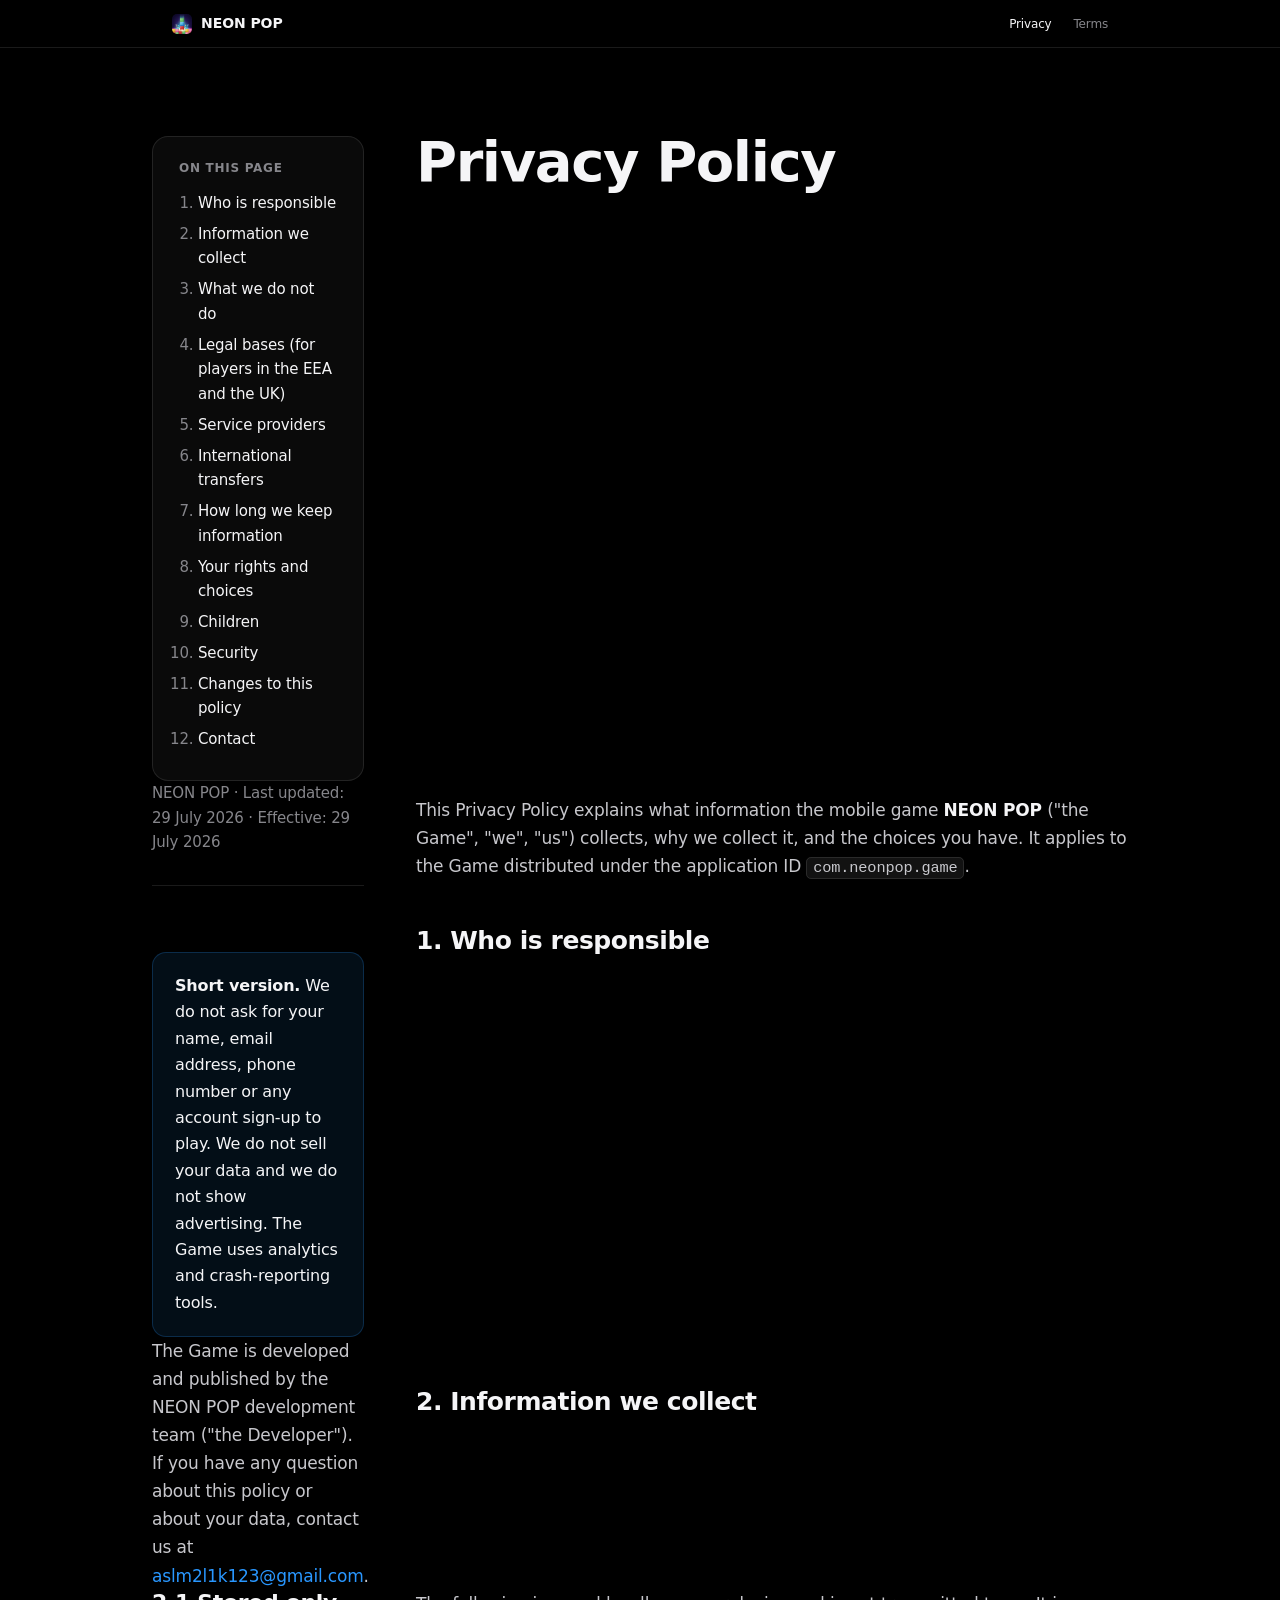
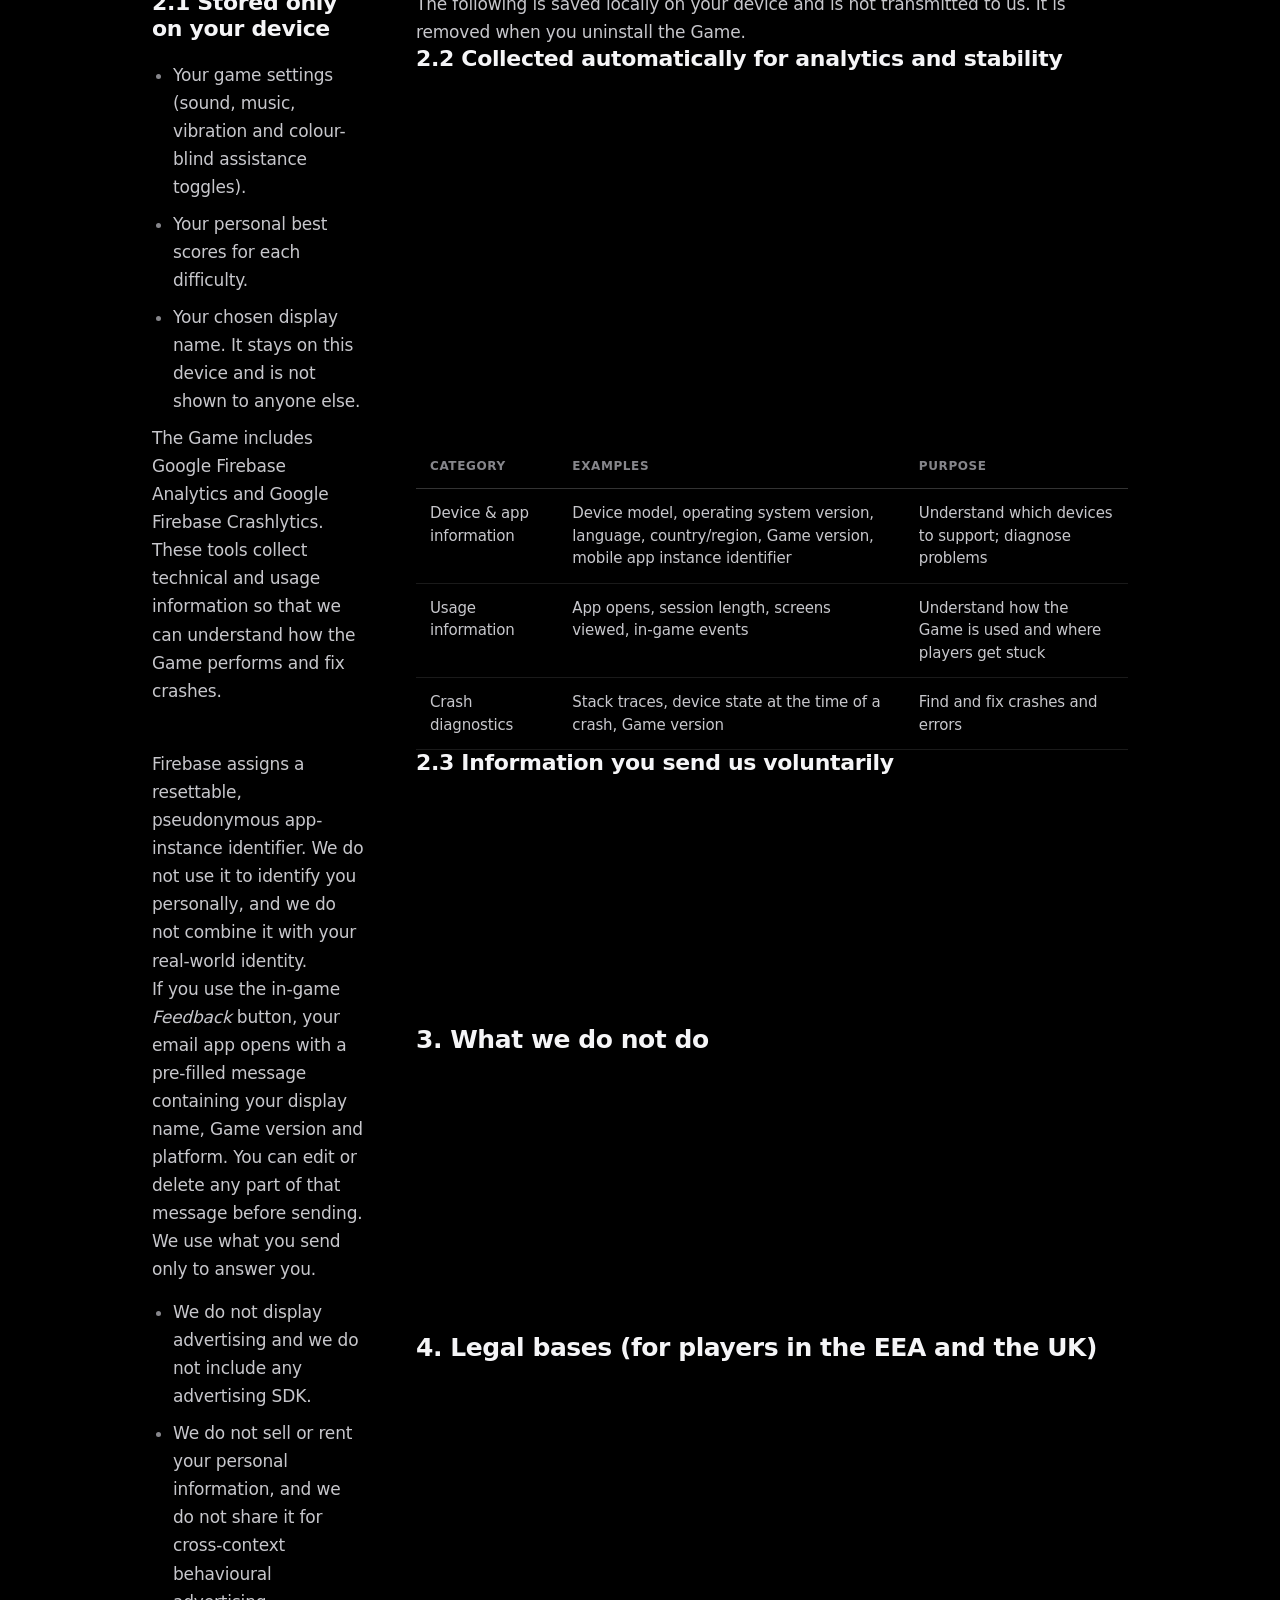
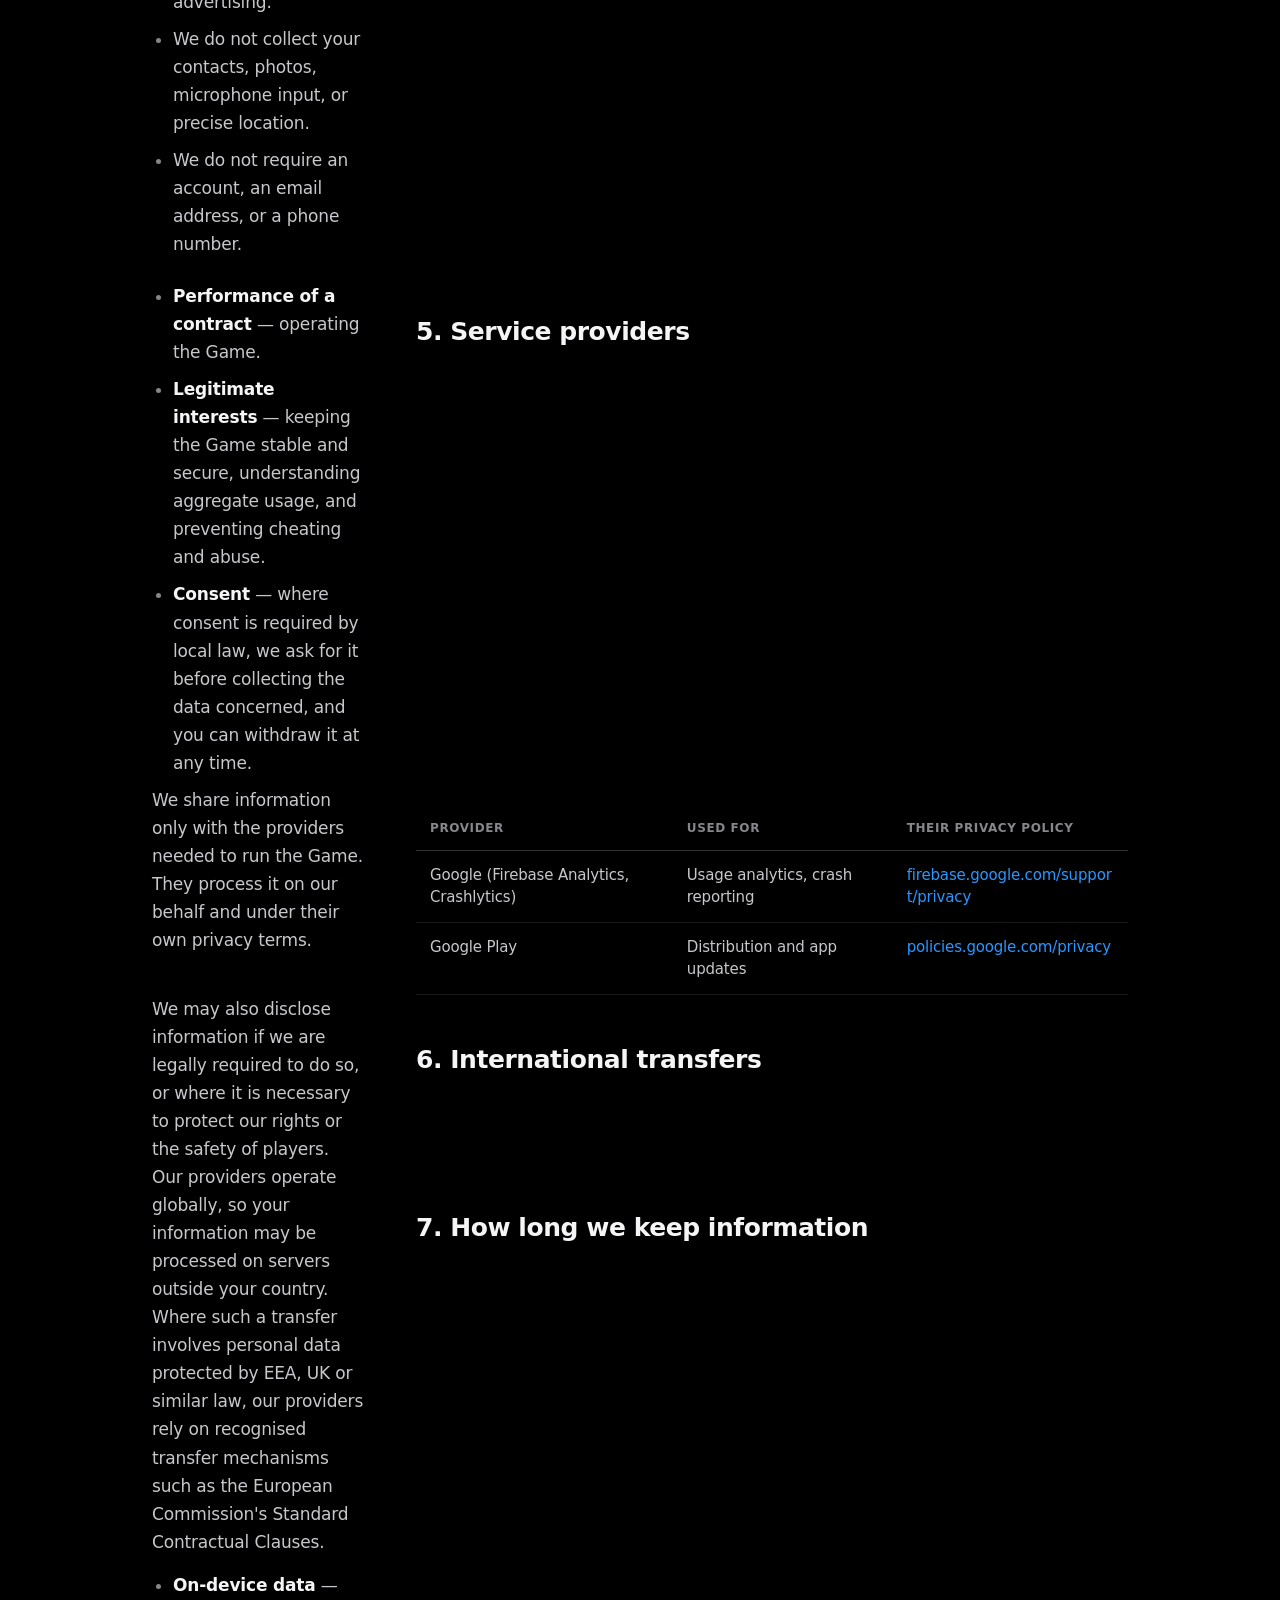
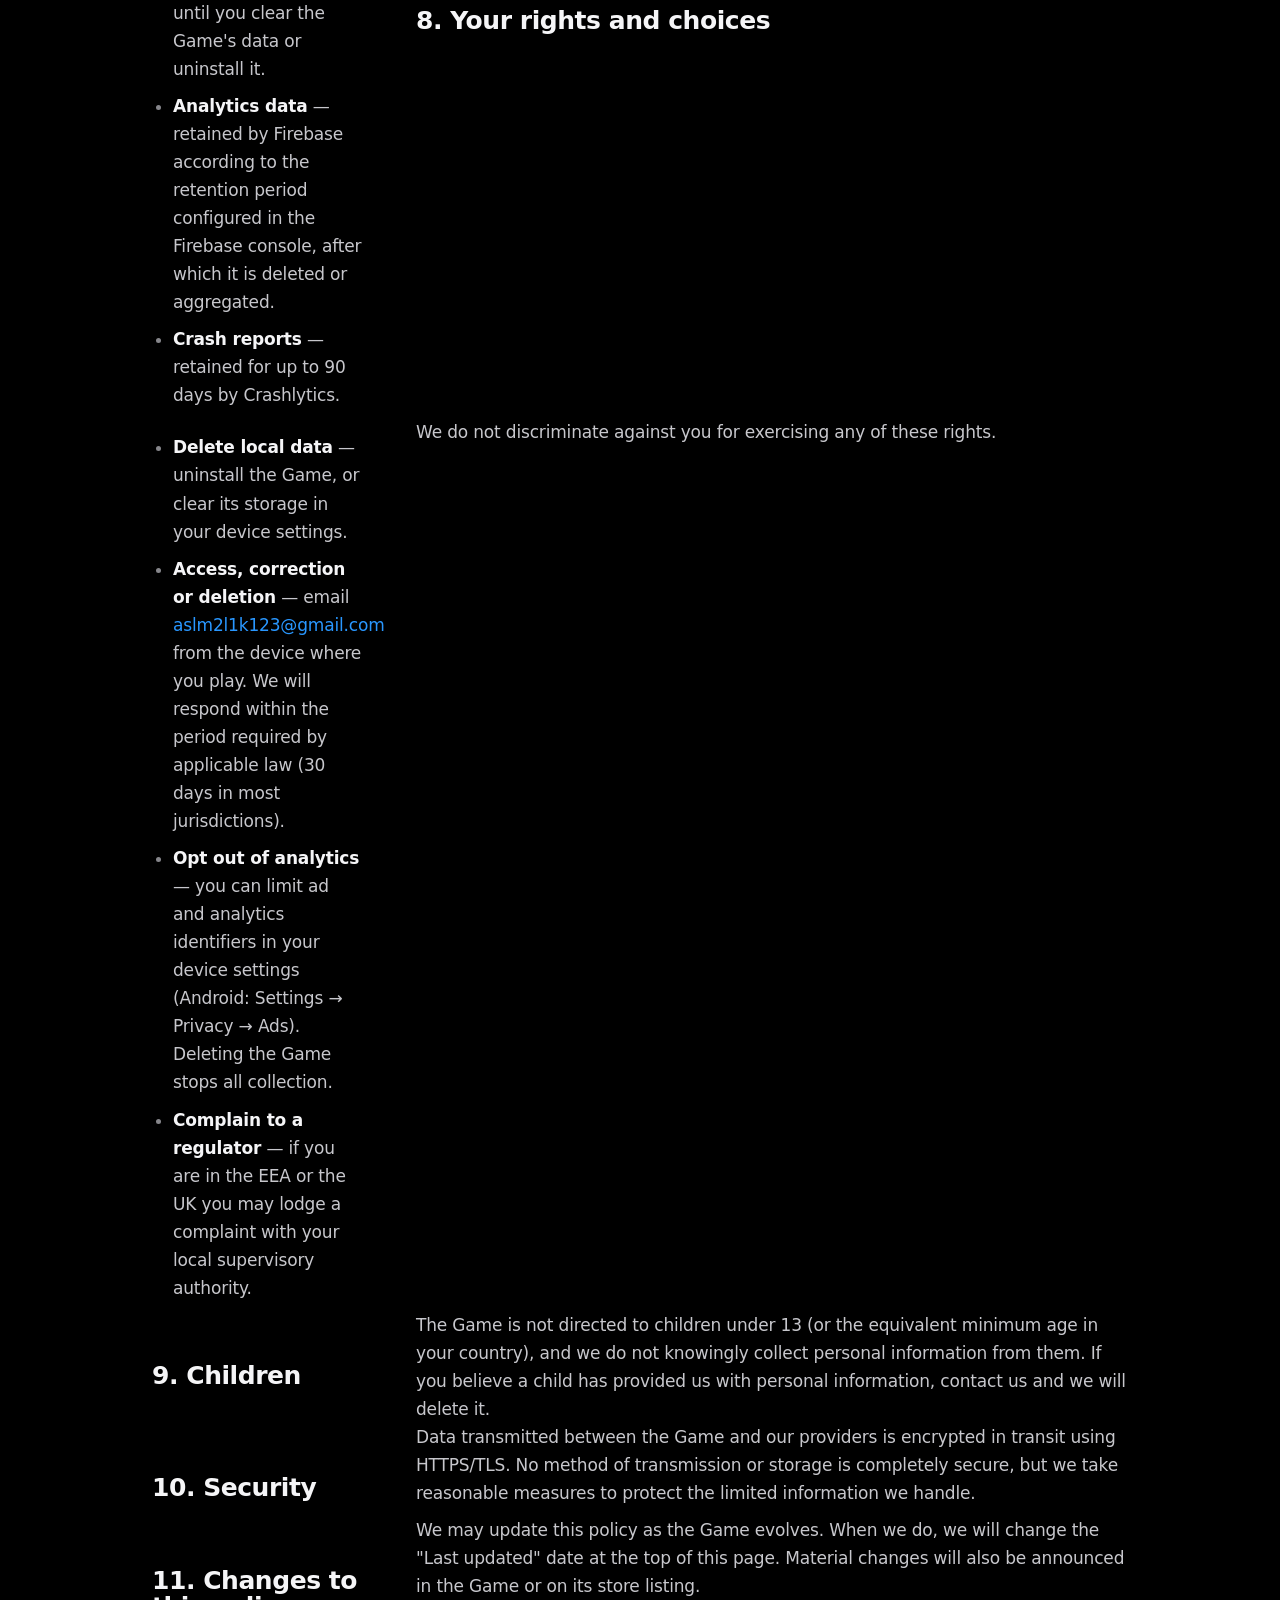
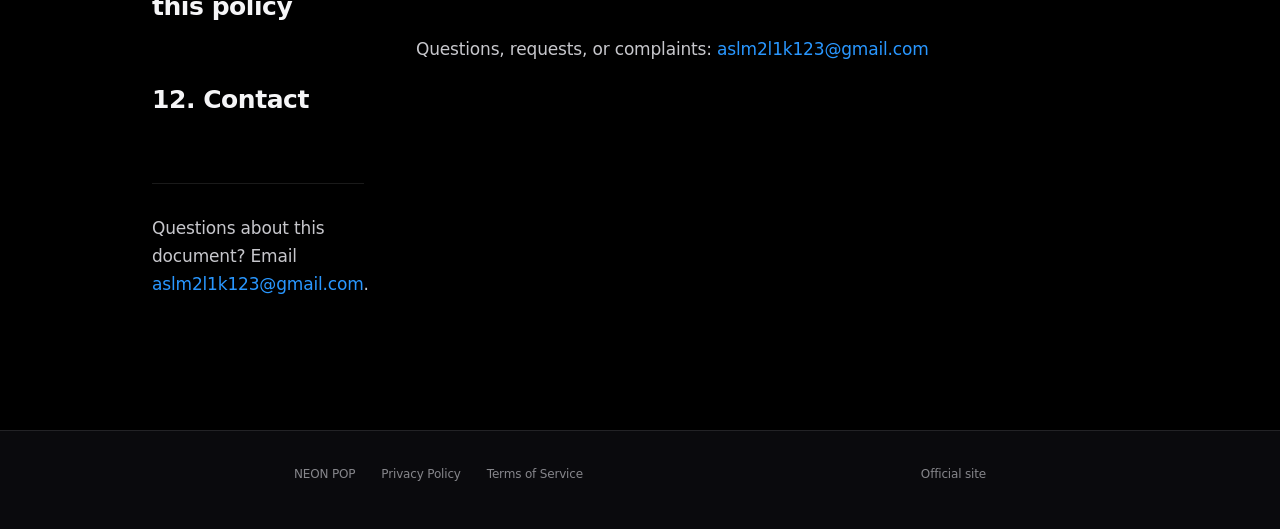
==== privacy.html @ 088e24d8 "Remove leaderboard and Unity content; TOC becomes a sidebar" ====
<!DOCTYPE html>
<!--
  This file's URL is compiled into the shipped app binary (PloxLinks) and is
  registered in the Play Console. Renaming this repo or this file 404s the
  in-game Privacy / Terms buttons for every already-installed copy, and only a
  new app build can fix it. Edit the contents freely; leave the path alone.
-->
<html lang="en">
<head>
<meta charset="UTF-8">
<meta name="viewport" content="width=device-width, initial-scale=1">
<title>Privacy Policy — NEON POP</title>
<meta name="description" content="What NEON POP collects, why, and the choices you have.">
<link rel="canonical" href="https://wish-go.github.io/neonpop-legal/privacy.html">
<meta name="theme-color" content="#000000">
<link rel="icon" href="assets/icon-180.png">
<link rel="apple-touch-icon" href="assets/icon-180.png">
<link rel="stylesheet" href="legal.css">
</head>
<body>

<nav class="nav">
  <div class="nav-in">
    <a class="nav-mark" href="./">
      <img src="assets/icon-180.png" alt="">
      <span class="nav-name">NEON POP</span>
    </a>
    <div class="nav-links">
      <a href="privacy.html" class="on">Privacy</a>
      <a href="terms.html">Terms</a>
    </div>
  </div>
</nav>
    <div class="doc-body">


<section class="doc">
  <div class="measure">
    <nav class="toc">
      <p>On this page</p>
      <ol>
        <li><a href="#who-is-responsible">Who is responsible</a></li>
        <li><a href="#information-we-collect">Information we collect</a></li>
        <li><a href="#what-we-do-not-do">What we do not do</a></li>
        <li><a href="#legal-bases-for-players-in-the-eea-and-the-uk">Legal bases (for players in the EEA and the UK)</a></li>
        <li><a href="#service-providers">Service providers</a></li>
        <li><a href="#international-transfers">International transfers</a></li>
        <li><a href="#how-long-we-keep-information">How long we keep information</a></li>
        <li><a href="#your-rights-and-choices">Your rights and choices</a></li>
        <li><a href="#children">Children</a></li>
        <li><a href="#security">Security</a></li>
        <li><a href="#changes-to-this-policy">Changes to this policy</a></li>
        <li><a href="#contact">Contact</a></li>
      </ol>
    </nav>
    <h1>Privacy Policy</h1>
    <p class="stamp">NEON POP · Last updated: 29 July 2026 · Effective: 29 July 2026</p>

    <p>This Privacy Policy explains what information the mobile game <strong>NEON POP</strong> ("the Game", "we", "us")
    collects, why we collect it, and the choices you have. It applies to the Game distributed under the application ID
    <code>com.neonpop.game</code>.</p>

    <div class="callout"><p><strong>Short version.</strong> We do not ask for your name, email address, phone number or any account sign-up to play.
    We do not sell your data and we do not show advertising. The Game uses analytics and crash-reporting tools.</p></div>

    <h2 id="who-is-responsible">1. Who is responsible</h2>
    <p>The Game is developed and published by the NEON POP development team ("the Developer"). If you have any question
    about this policy or about your data, contact us at <a href="mailto:aslm2l1k123@gmail.com">aslm2l1k123@gmail.com</a>.</p>

    <h2 id="information-we-collect">2. Information we collect</h2>

    <h3>2.1 Stored only on your device</h3>
    <p>The following is saved locally on your device and is not transmitted to us. It is removed when you uninstall the Game.</p>
    <ul>
      <li>Your game settings (sound, music, vibration and colour-blind assistance toggles).</li>
      <li>Your personal best scores for each difficulty.</li>
      <li>Your chosen display name. It stays on this device and is not shown to anyone else.</li>
    </ul>

    <h3>2.2 Collected automatically for analytics and stability</h3>
    <p>The Game includes Google Firebase Analytics and Google Firebase Crashlytics. These tools collect technical and usage
    information so that we can understand how the Game performs and fix crashes.</p>
    <table>
      <tr><th>Category</th><th>Examples</th><th>Purpose</th></tr>
      <tr>
        <td>Device &amp; app information</td>
        <td>Device model, operating system version, language, country/region, Game version, mobile app instance identifier</td>
        <td>Understand which devices to support; diagnose problems</td>
      </tr>
      <tr>
        <td>Usage information</td>
        <td>App opens, session length, screens viewed, in-game events</td>
        <td>Understand how the Game is used and where players get stuck</td>
      </tr>
      <tr>
        <td>Crash diagnostics</td>
        <td>Stack traces, device state at the time of a crash, Game version</td>
        <td>Find and fix crashes and errors</td>
      </tr>
    </table>
    <p>Firebase assigns a resettable, pseudonymous app-instance identifier. We do not use it to identify you personally,
    and we do not combine it with your real-world identity.</p>

    <h3>2.3 Information you send us voluntarily</h3>
    <p>If you use the in-game <em>Feedback</em> button, your email app opens with a pre-filled message containing your
    display name, Game version and platform. You can edit or delete any part of that message
    before sending. We use what you send only to answer you.</p>

    <h2 id="what-we-do-not-do">3. What we do not do</h2>
    <ul>
      <li>We do not display advertising and we do not include any advertising SDK.</li>
      <li>We do not sell or rent your personal information, and we do not share it for cross-context behavioural advertising.</li>
      <li>We do not collect your contacts, photos, microphone input, or precise location.</li>
      <li>We do not require an account, an email address, or a phone number.</li>
    </ul>

    <h2 id="legal-bases-for-players-in-the-eea-and-the-uk">4. Legal bases (for players in the EEA and the UK)</h2>
    <ul>
      <li><strong>Performance of a contract</strong> — operating the Game.</li>
      <li><strong>Legitimate interests</strong> — keeping the Game stable and secure, understanding aggregate usage, and
          preventing cheating and abuse.</li>
      <li><strong>Consent</strong> — where consent is required by local law, we ask for it before collecting the data
          concerned, and you can withdraw it at any time.</li>
    </ul>

    <h2 id="service-providers">5. Service providers</h2>
    <p>We share information only with the providers needed to run the Game. They process it on our behalf and under their
    own privacy terms.</p>
    <table>
      <tr><th>Provider</th><th>Used for</th><th>Their privacy policy</th></tr>
      <tr>
        <td>Google (Firebase Analytics, Crashlytics)</td>
        <td>Usage analytics, crash reporting</td>
        <td><a href="https://firebase.google.com/support/privacy" target="_blank" rel="noopener">firebase.google.com/support/privacy</a></td>
      </tr>
      <tr>
        <td>Google Play</td>
        <td>Distribution and app updates</td>
        <td><a href="https://policies.google.com/privacy" target="_blank" rel="noopener">policies.google.com/privacy</a></td>
      </tr>
    </table>
    <p>We may also disclose information if we are legally required to do so, or where it is necessary to protect our rights
    or the safety of players.</p>

    <h2 id="international-transfers">6. International transfers</h2>
    <p>Our providers operate globally, so your information may be processed on servers outside your country. Where such a
    transfer involves personal data protected by EEA, UK or similar law, our providers rely on recognised transfer
    mechanisms such as the European Commission's Standard Contractual Clauses.</p>

    <h2 id="how-long-we-keep-information">7. How long we keep information</h2>
    <ul>
      <li><strong>On-device data</strong> — until you clear the Game's data or uninstall it.</li>
      <li><strong>Analytics data</strong> — retained by Firebase according to the retention period configured in the
          Firebase console, after which it is deleted or aggregated.</li>
      <li><strong>Crash reports</strong> — retained for up to 90 days by Crashlytics.</li>
    </ul>

    <h2 id="your-rights-and-choices">8. Your rights and choices</h2>
    <ul>
      <li><strong>Delete local data</strong> — uninstall the Game, or clear its storage in your device settings.</li>
      <li><strong>Access, correction or deletion</strong> — email <a href="mailto:aslm2l1k123@gmail.com">aslm2l1k123@gmail.com</a>
          from the device where you play. We will respond
          within the period required by applicable law (30 days in most jurisdictions).</li>
      <li><strong>Opt out of analytics</strong> — you can limit ad and analytics identifiers in your device settings
          (Android: Settings → Privacy → Ads). Deleting the Game stops all collection.</li>
      <li><strong>Complain to a regulator</strong> — if you are in the EEA or the UK you may lodge a complaint with your
          local supervisory authority.</li>
    </ul>
    <p>We do not discriminate against you for exercising any of these rights.</p>

    <h2 id="children">9. Children</h2>
    <p>The Game is not directed to children under 13 (or the equivalent minimum age in your country), and we do not
    knowingly collect personal information from them. If you believe a child has provided us with personal information,
    contact us and we will delete it.</p>

    <h2 id="security">10. Security</h2>
    <p>Data transmitted between the Game and our providers is encrypted in transit using HTTPS/TLS. No method of
    transmission or storage is completely secure, but we take reasonable measures to protect the limited information we
    handle.</p>

    <h2 id="changes-to-this-policy">11. Changes to this policy</h2>
    <p>We may update this policy as the Game evolves. When we do, we will change the "Last updated" date at the top of this
    page. Material changes will also be announced in the Game or on its store listing.</p>

    <h2 id="contact">12. Contact</h2>
    <p>Questions, requests, or complaints: <a href="mailto:aslm2l1k123@gmail.com">aslm2l1k123@gmail.com</a></p>
    <div class="contact">
      <p class="sub">Questions about this document? Email
      <a href="mailto:aslm2l1k123@gmail.com">aslm2l1k123@gmail.com</a>.</p>
    </div>
      </div>
  </div>
</section>

<footer>
  <div class="measure">
    <span>NEON POP</span>
    <a href="privacy.html">Privacy Policy</a>
    <a href="terms.html">Terms of Service</a>
    <a class="spacer" href="https://wish-go.github.io/neon-pop/">Official site</a>
  </div>
</footer>

</body>
</html>
---- legal.css ----
:root {
  --black: #000;
  --panel: #0a0a0d;
  --ink: #f5f5f7;
  --grey: #86868b;
  --line: rgba(255, 255, 255, 0.1);
  --link: #2997ff;
  --shell: 980px;
  --measure: 692px;
  --sans: -apple-system, BlinkMacSystemFont, "SF Pro Display", "SF Pro Text",
          "Helvetica Neue", "Segoe UI", system-ui, sans-serif;
}

* { margin: 0; padding: 0; box-sizing: border-box; }

html { -webkit-text-size-adjust: 100%; scroll-behavior: smooth; }

body {
  background: var(--black);
  color: var(--ink);
  font-family: var(--sans);
  font-size: 17px;
  line-height: 1.5;
  letter-spacing: -0.01em;
  -webkit-font-smoothing: antialiased;
  -moz-osx-font-smoothing: grayscale;
}

img { display: block; max-width: 100%; height: auto; }

a { color: var(--link); text-decoration: none; }
a:hover { text-decoration: underline; }

/* ── chrome ─────────────────────────────────────────── */

.nav {
  position: sticky; top: 0; z-index: 20;
  height: 48px;
  background: rgba(0, 0, 0, 0.72);
  backdrop-filter: saturate(180%) blur(20px);
  -webkit-backdrop-filter: saturate(180%) blur(20px);
  border-bottom: 1px solid var(--line);
}
.nav-in {
  max-width: var(--shell); height: 100%; margin: 0 auto;
  padding: 0 22px;
  display: flex; align-items: center; gap: 14px;
}
.nav-mark { display: flex; align-items: center; gap: 9px; }
.nav-mark img { width: 20px; height: 20px; border-radius: 5px; }
.nav-name {
  font-size: 14px; font-weight: 600; color: var(--ink);
  letter-spacing: -0.005em;
}
.nav-links { margin-left: auto; display: flex; gap: 22px; }
.nav-links a { font-size: 12px; color: var(--grey); }
.nav-links a:hover { color: var(--ink); text-decoration: none; }

/* ── sections ───────────────────────────────────────── */

section { padding: clamp(72px, 11vw, 132px) 22px; }
.shell { max-width: var(--shell); margin: 0 auto; }
.measure { max-width: var(--measure); margin: 0 auto; }
.panel { background: var(--panel); }
.center { text-align: center; }

h1, h2, h3 { font-weight: 600; letter-spacing: -0.025em; line-height: 1.06; }

h1 { font-size: clamp(44px, 8.4vw, 84px); }
h2 { font-size: clamp(32px, 5.2vw, 52px); }
h3 { font-size: 22px; letter-spacing: -0.015em; line-height: 1.2; }

.lede {
  font-size: clamp(19px, 2.3vw, 26px);
  line-height: 1.35; letter-spacing: -0.015em;
  color: var(--grey); font-weight: 500;
}

.sub { color: var(--grey); font-size: 17px; line-height: 1.55; }

/* ── footer ─────────────────────────────────────────── */

footer {
  background: var(--panel);
  border-top: 1px solid var(--line);
  padding: 34px 22px 46px;
  font-size: 12px; color: var(--grey);
}
footer .shell { display: flex; flex-wrap: wrap; gap: 12px 26px; align-items: center; }
footer a { color: var(--grey); }
footer a:hover { color: var(--ink); text-decoration: none; }
footer .spacer { margin-left: auto; }

/* ── legal documents ────────────────────────────────── */

.doc { padding-top: clamp(56px, 8vw, 88px); }
.doc h1 { font-size: clamp(36px, 5.6vw, 56px); margin-bottom: 14px; }
.doc .stamp {
  color: var(--grey); font-size: 15px;
  padding-bottom: 30px; margin-bottom: 42px;
  border-bottom: 1px solid var(--line);
}
.doc h2 {
  font-size: 25px; letter-spacing: -0.018em;
  margin: 52px 0 14px; scroll-margin-top: 72px;
}
.doc h2:first-of-type { margin-top: 0; }
.doc p, .doc li { color: #c7c7cc; font-size: 17px; line-height: 1.65; }
.doc p + p { margin-top: 15px; }
.doc ul { margin: 15px 0 0; padding-left: 21px; }
.doc li { margin-bottom: 9px; }
.doc li::marker { color: var(--grey); }
.doc strong { color: var(--ink); font-weight: 600; }

.toc {
  background: rgba(255, 255, 255, 0.04);
  border: 1px solid var(--line);
  border-radius: 16px;
  padding: 22px 26px; margin-bottom: 52px;
}
.toc p {
  font-size: 12px; font-weight: 600; color: var(--grey);
  letter-spacing: 0.06em; text-transform: uppercase; margin-bottom: 12px;
}
.toc ol { margin: 0; padding-left: 19px; }
.toc li { font-size: 15px; margin-bottom: 6px; color: var(--grey); }
.toc a { color: var(--ink); }

.callout {
  background: rgba(41, 151, 255, 0.09);
  border: 1px solid rgba(41, 151, 255, 0.22);
  border-radius: 14px; padding: 20px 22px; margin: 24px 0 0;
}
.callout p { color: var(--ink); font-size: 16px; }

.contact {
  margin-top: 56px; padding-top: 30px;
  border-top: 1px solid var(--line);
}

@media (prefers-reduced-motion: reduce) {
  html { scroll-behavior: auto; }
}

/* ── legal-only ─────────────────────────────────────── */

.nav-links a.on { color: var(--ink); }

code {
  font-family: ui-monospace, SFMono-Regular, "SF Mono", Menlo, monospace;
  font-size: 0.9em;
  background: rgba(255, 255, 255, 0.07);
  border: 1px solid var(--line);
  border-radius: 5px;
  padding: 1px 6px;
}

footer .measure { display: flex; flex-wrap: wrap; gap: 12px 26px; align-items: center; }


/* 单栏里给目录上 sticky 会钉住视口、正文从底下穿过去。
   够宽时才拆成「侧栏 + 正文」两列 —— sticky 需要一个够高的同级兄弟才站得住。 */
@media (min-width: 1060px) {
  .doc .measure {
    max-width: 976px;
    display: grid;
    grid-template-columns: 212px minmax(0, 1fr);
    column-gap: 52px;
    align-items: start;
  }
  .toc {
    position: sticky;
    top: 68px;
    margin-bottom: 0;
    max-height: calc(100vh - 104px);
    overflow-y: auto;
    overscroll-behavior: contain;
  }
  .doc h1 { margin-top: -4px; }
}

table {
  width: 100%;
  border-collapse: collapse;
  margin-top: 20px;
  font-size: 15px;
}
th, td {
  text-align: left;
  padding: 13px 14px;
  border-bottom: 1px solid var(--line);
  vertical-align: top;
  color: #c7c7cc;
}
th {
  color: var(--grey);
  font-weight: 600;
  font-size: 12px;
  letter-spacing: 0.05em;
  text-transform: uppercase;
  border-bottom-color: rgba(255, 255, 255, 0.2);
}
td a { overflow-wrap: anywhere; }
.doc-body > table { display: table; }

@media (max-width: 620px) {
  table, thead, tbody, tr, th, td { display: block; }
  th { display: none; }
  tr { border-bottom: 1px solid var(--line); padding: 12px 0; }
  td { border: 0; padding: 3px 0; }
  td:first-child { color: var(--ink); font-weight: 600; }
}
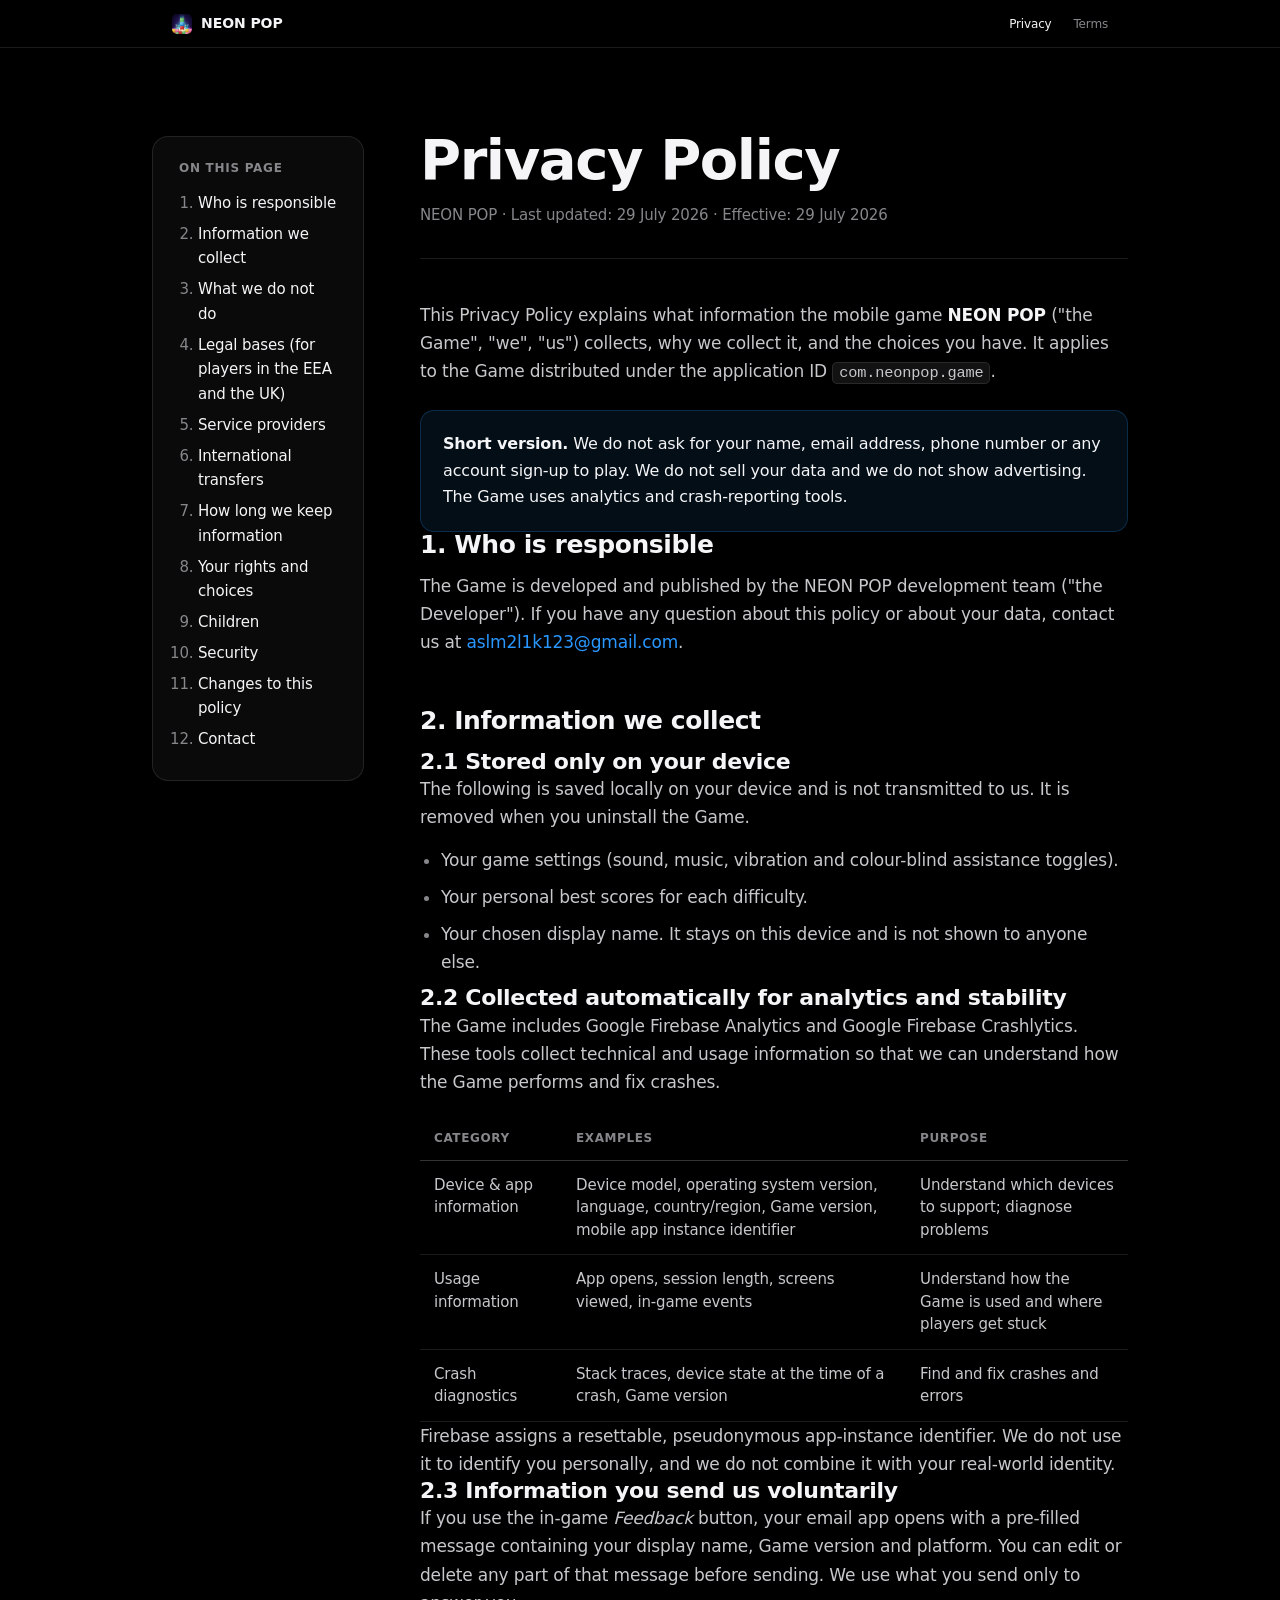
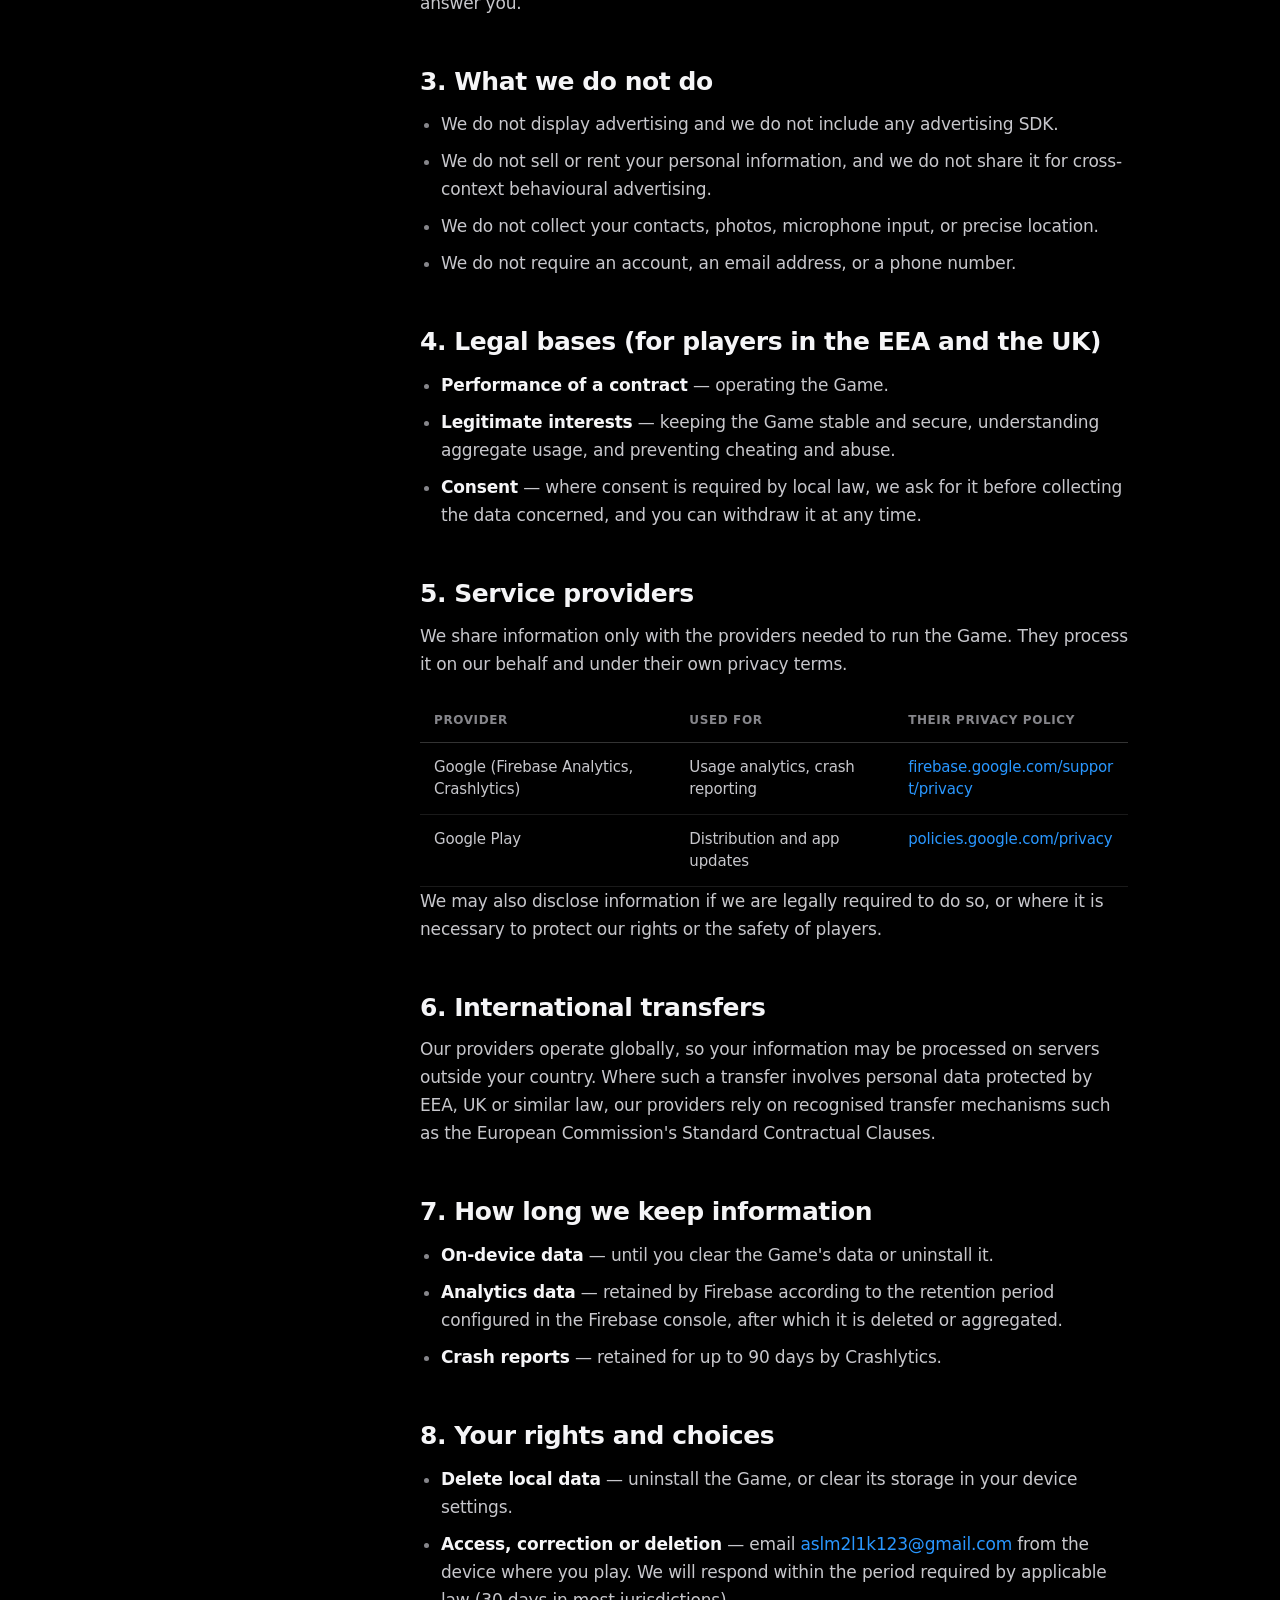
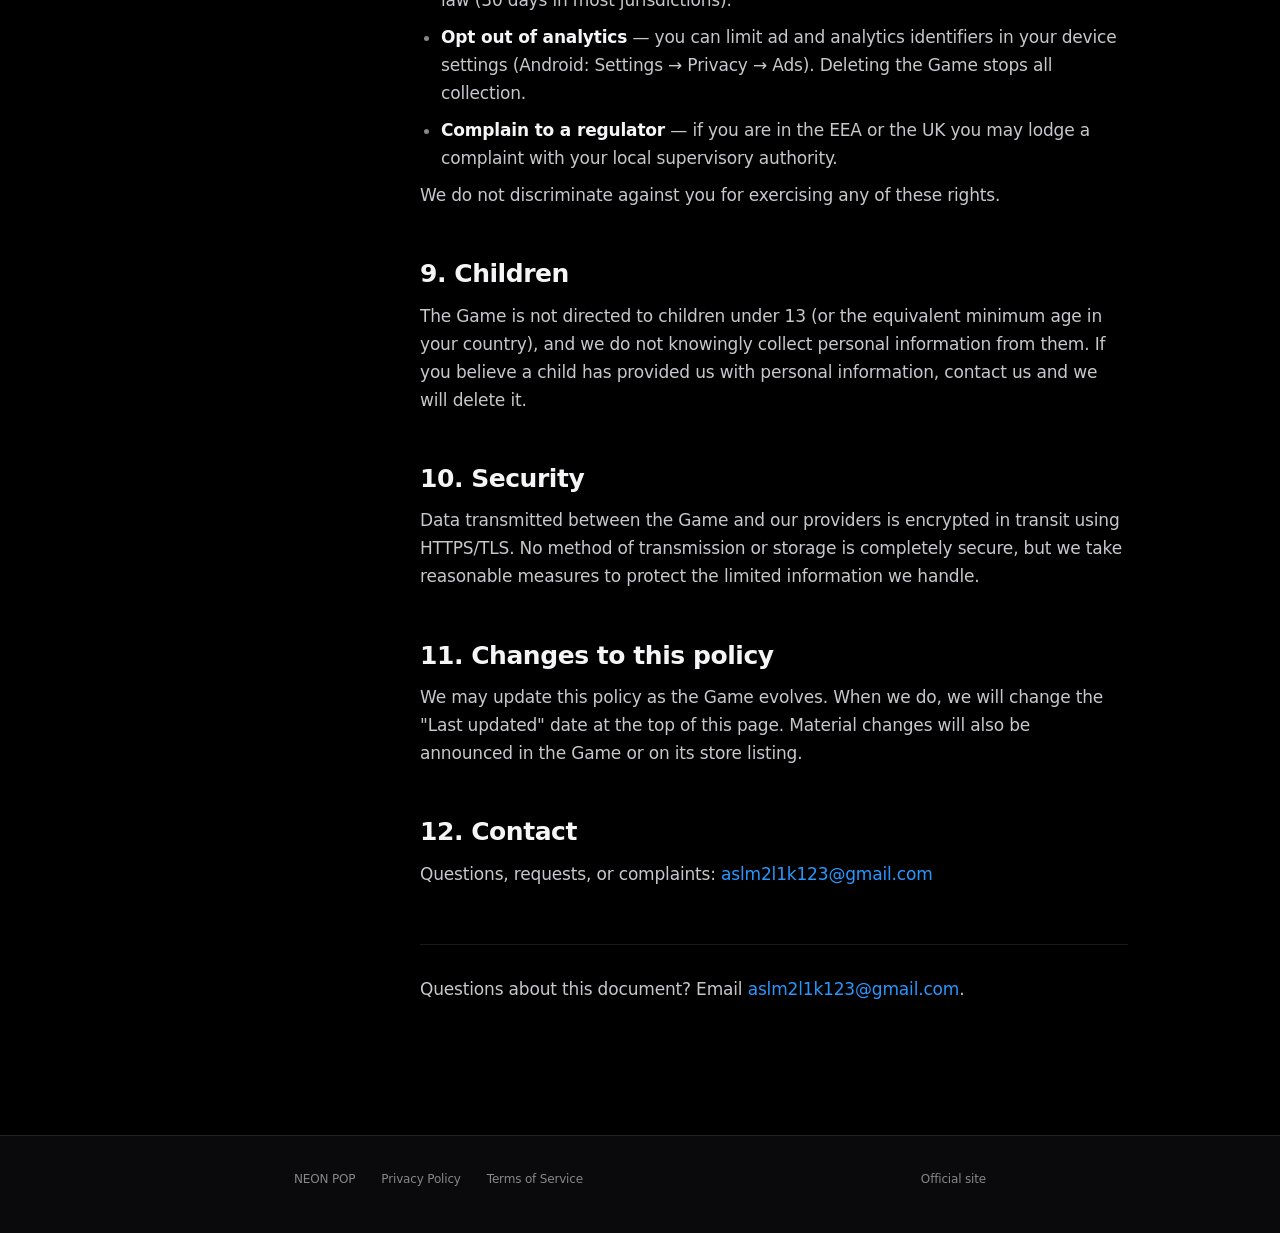
==== commit 820a8a44: "Fix broken doc wrapper nesting and scope sidebar grid to doc pages" ====
--- a/privacy.html
+++ b/privacy.html
@@ -31,10 +31,9 @@
     </div>
   </div>
 </nav>
-    <div class="doc-body">
-
-
-<section class="doc">
+
+
+<section class="doc with-toc">
   <div class="measure">
     <nav class="toc">
       <p>On this page</p>
@@ -53,6 +52,8 @@
         <li><a href="#contact">Contact</a></li>
       </ol>
     </nav>
+    <div class="doc-body">
+
     <h1>Privacy Policy</h1>
     <p class="stamp">NEON POP · Last updated: 29 July 2026 · Effective: 29 July 2026</p>
 
@@ -188,7 +189,7 @@
       <p class="sub">Questions about this document? Email
       <a href="mailto:aslm2l1k123@gmail.com">aslm2l1k123@gmail.com</a>.</p>
     </div>
-      </div>
+        </div>
   </div>
 </section>
 
--- a/legal.css
+++ b/legal.css
@@ -158,17 +158,20 @@
 footer .measure { display: flex; flex-wrap: wrap; gap: 12px 26px; align-items: center; }
 
 
-/* 单栏里给目录上 sticky 会钉住视口、正文从底下穿过去。
-   够宽时才拆成「侧栏 + 正文」两列 —— sticky 需要一个够高的同级兄弟才站得住。 */
+/* 侧栏只在「确实有目录」的页面上开(section 带 .with-toc)。
+   之前这条挂在 .doc .measure 上,索引页没目录也吃到了栅格,
+   三个子元素被自动塞进两列 —— 标题在左、正文在右、卡片又回左。 */
 @media (min-width: 1060px) {
-  .doc .measure {
+  .doc.with-toc .measure {
     max-width: 976px;
     display: grid;
     grid-template-columns: 212px minmax(0, 1fr);
-    column-gap: 52px;
+    column-gap: 56px;
     align-items: start;
   }
-  .toc {
+  .doc.with-toc .toc {
+    grid-column: 1;
+    grid-row: 1;
     position: sticky;
     top: 68px;
     margin-bottom: 0;
@@ -176,7 +179,8 @@
     overflow-y: auto;
     overscroll-behavior: contain;
   }
-  .doc h1 { margin-top: -4px; }
+  .doc.with-toc .doc-body { grid-column: 2; grid-row: 1; min-width: 0; }
+  .doc.with-toc h1 { margin-top: -6px; }
 }
 
 table {
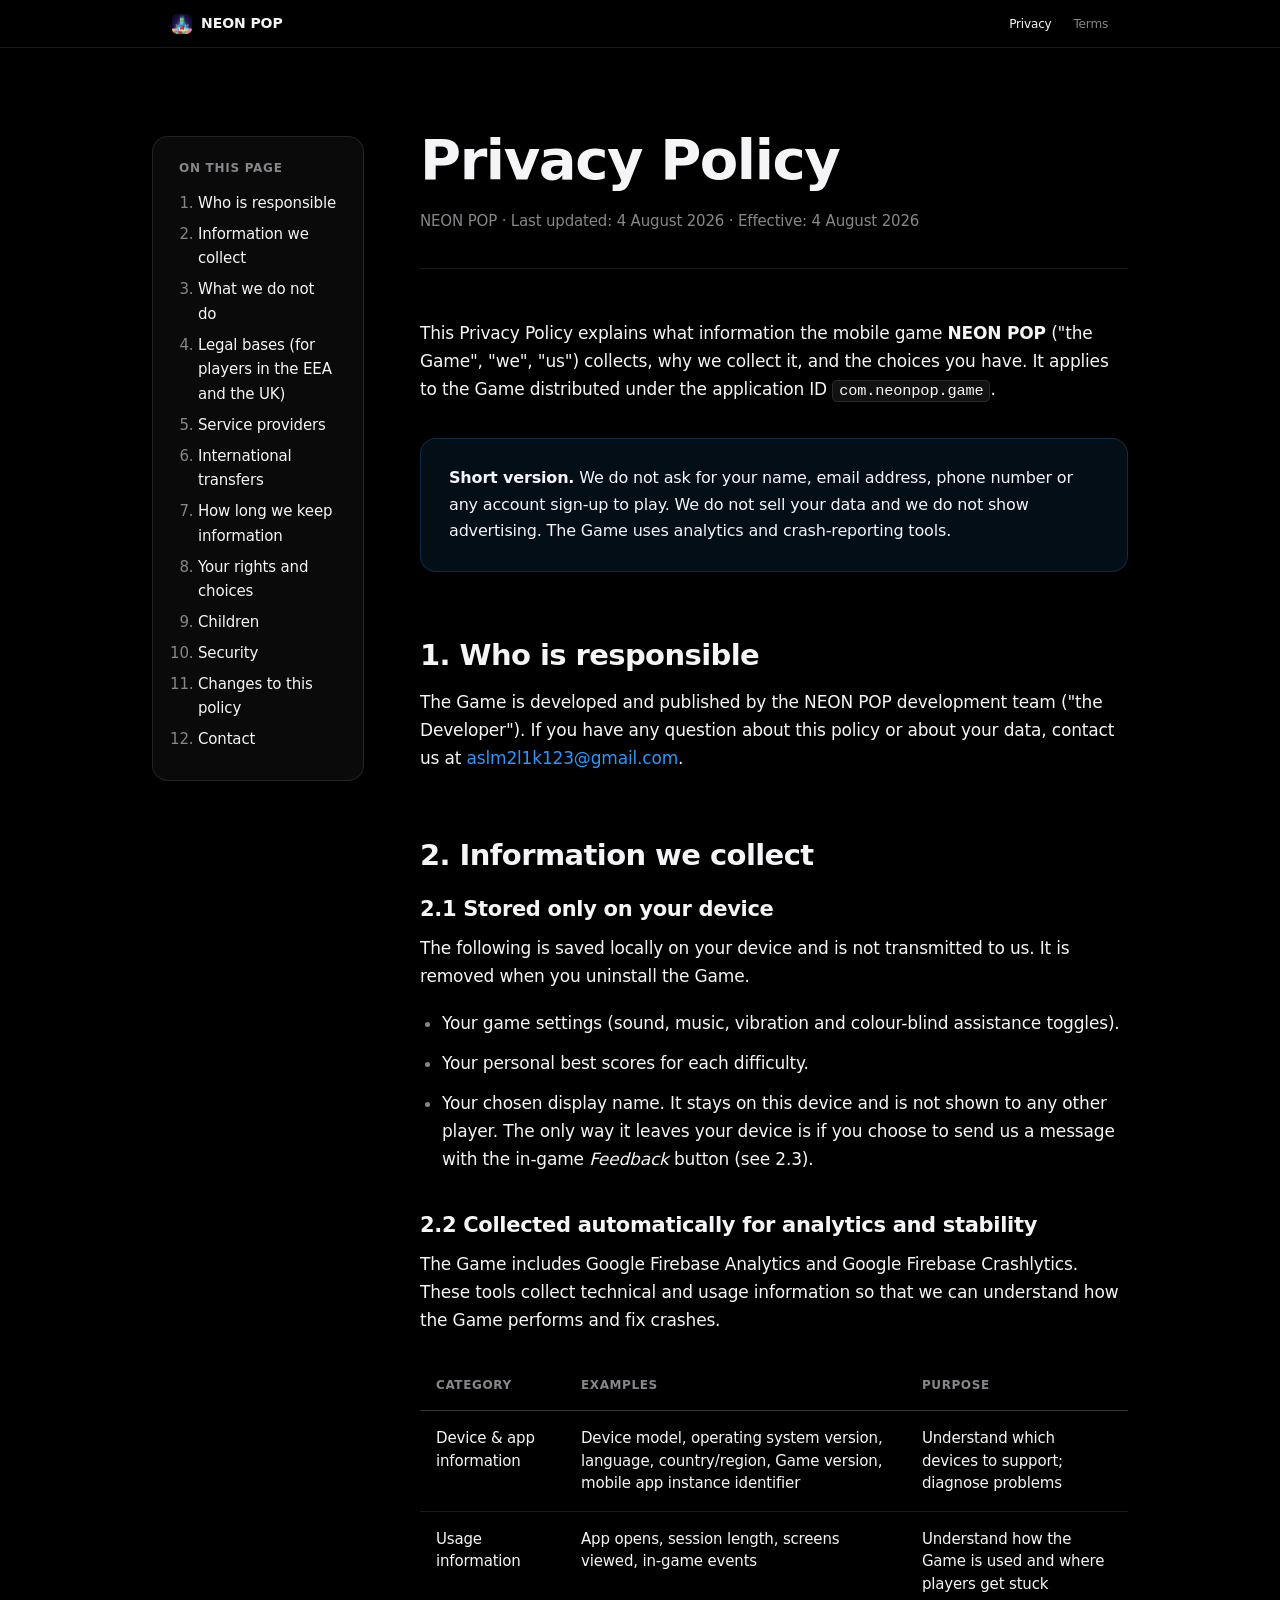
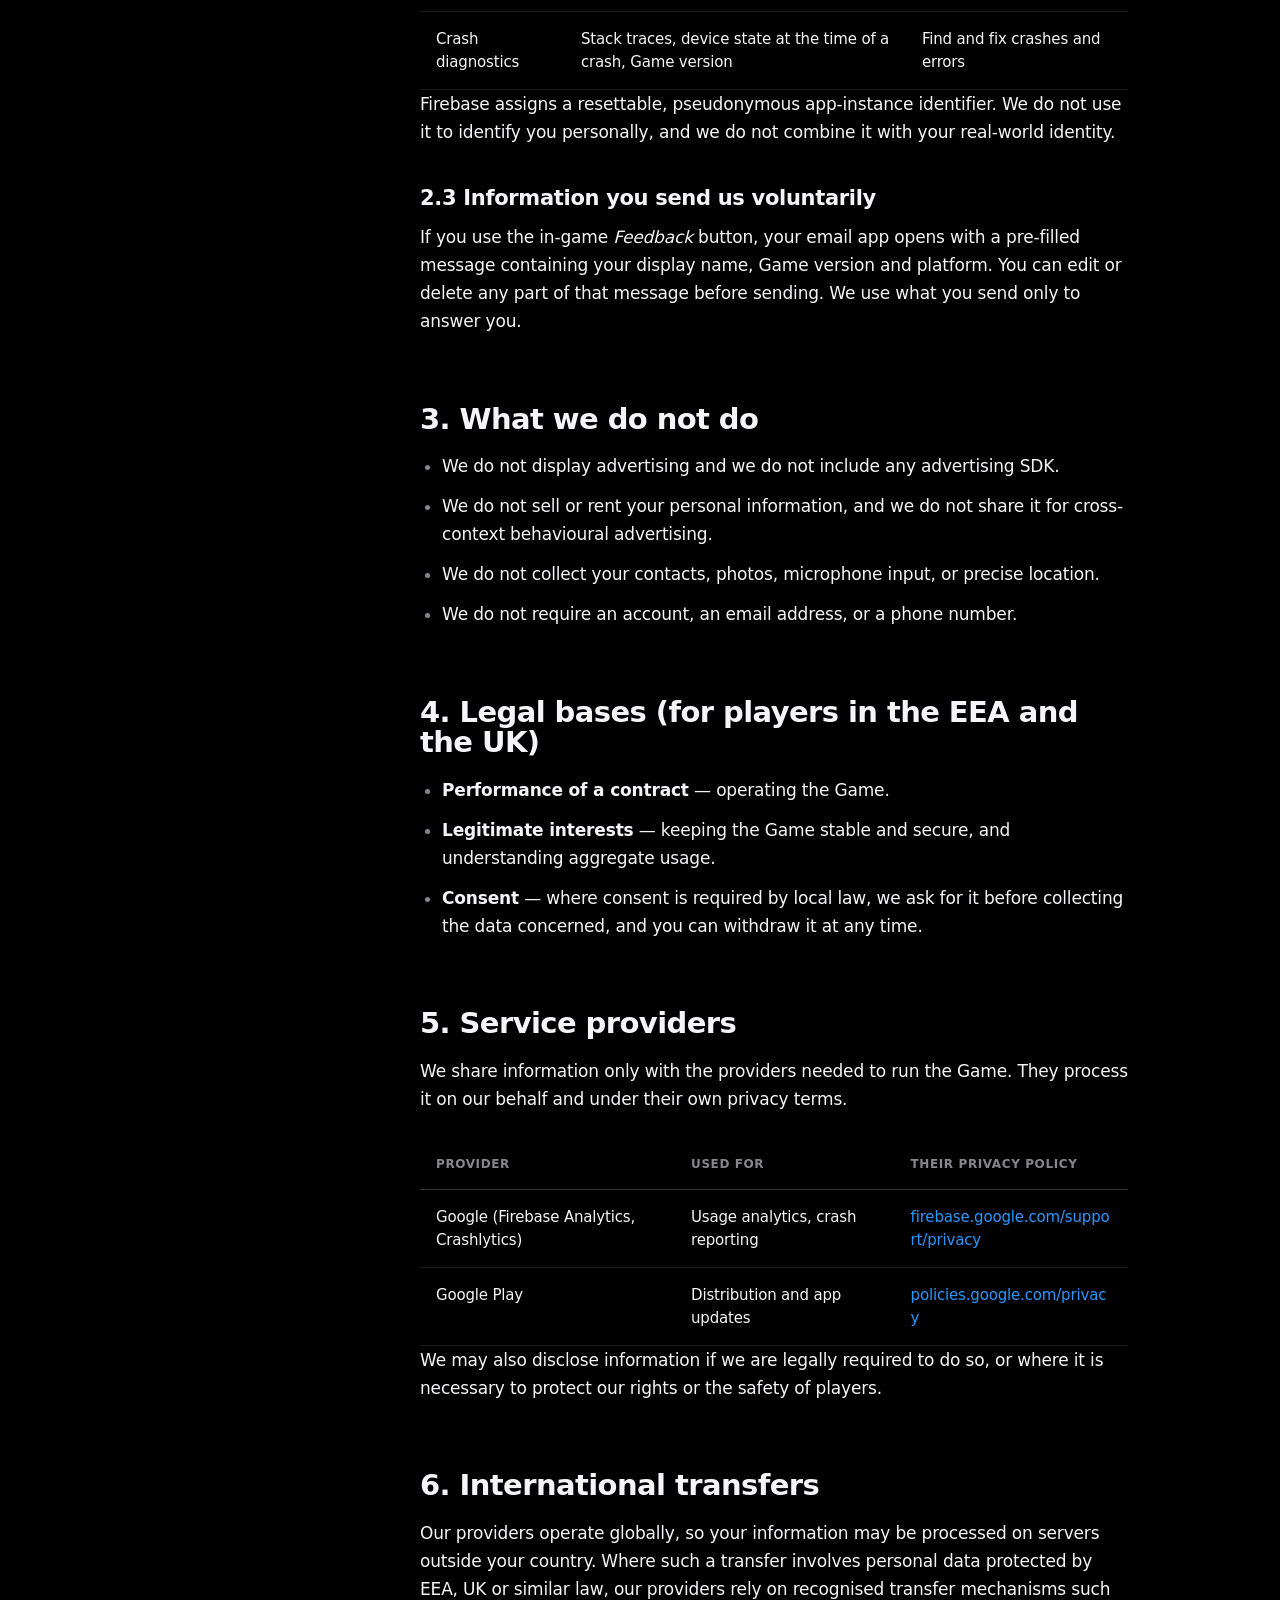
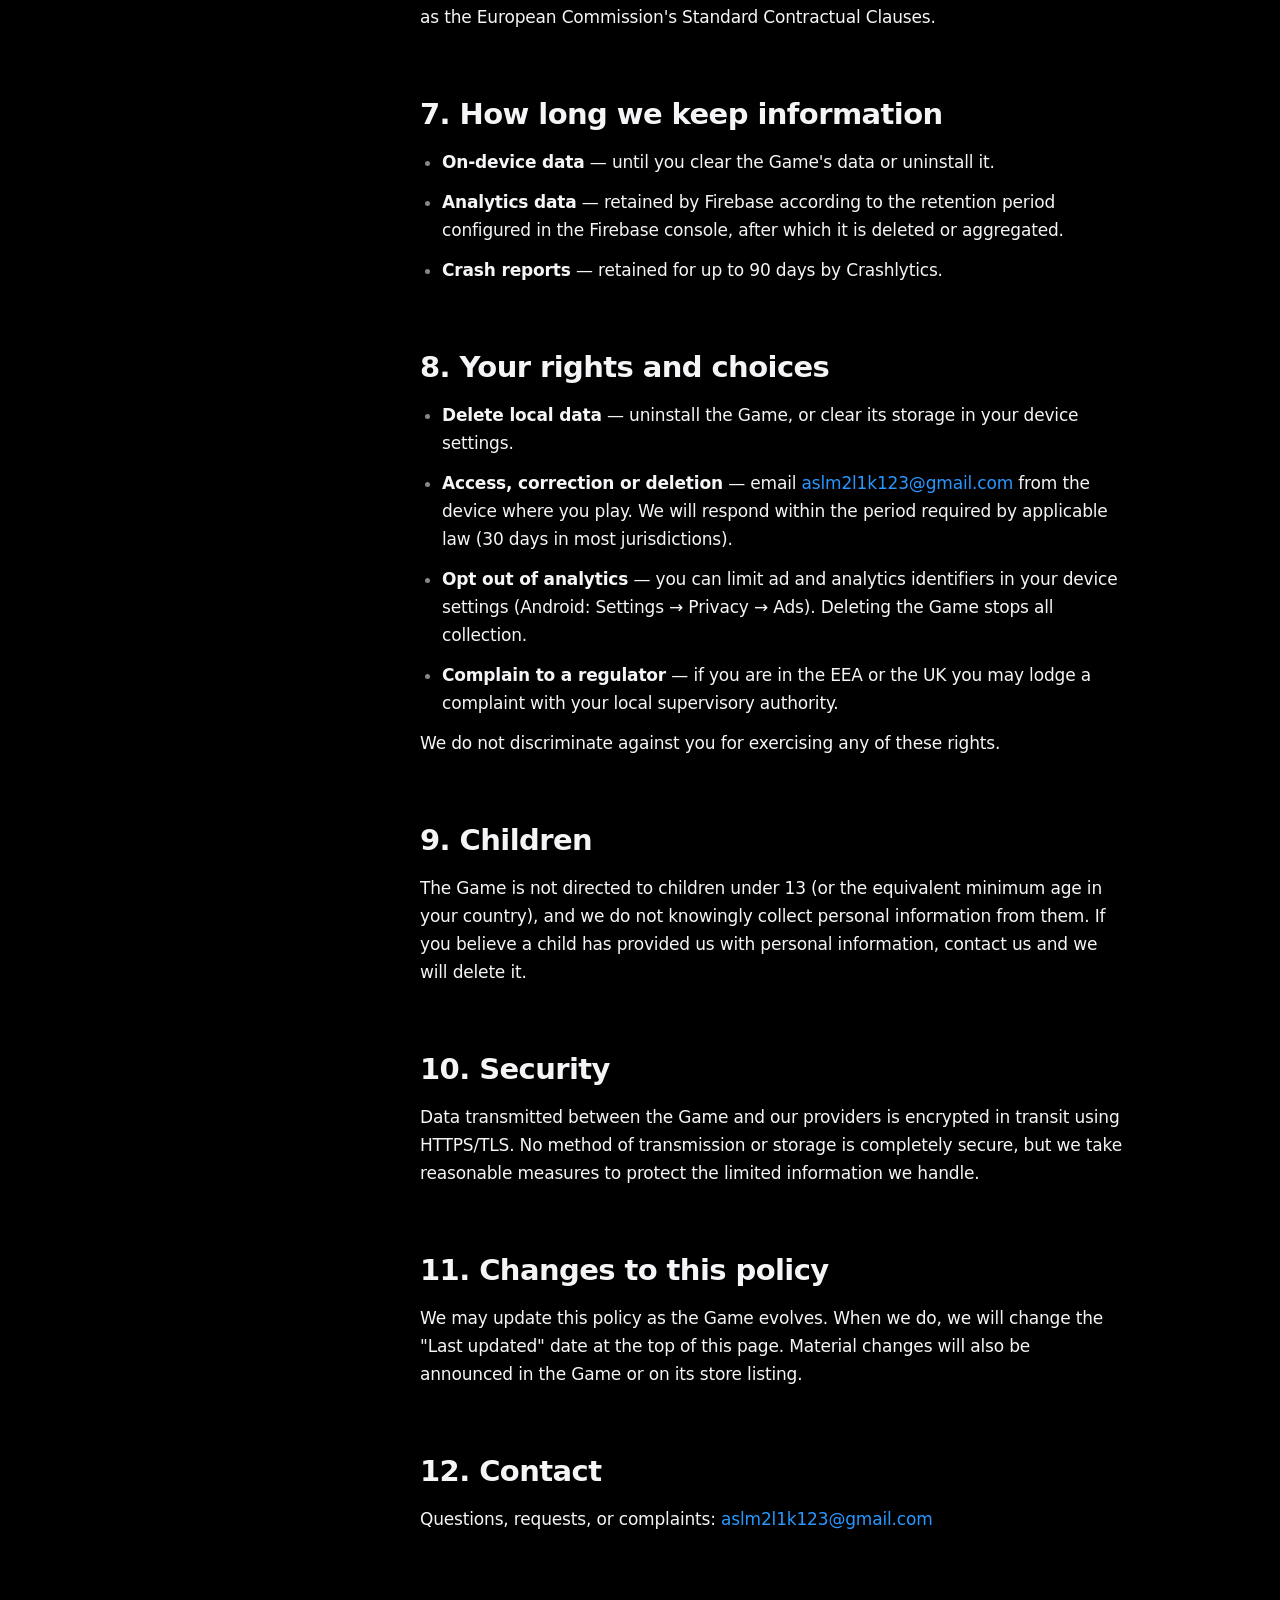
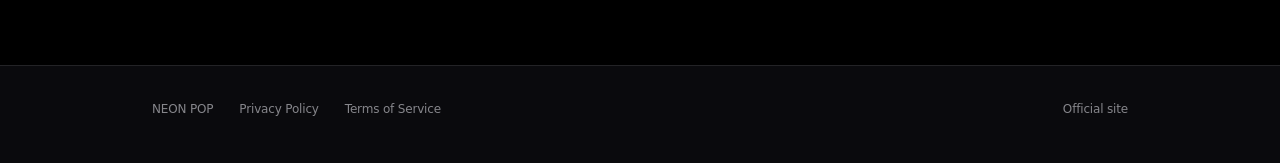
==== commit 10203798: "Fix stale leaderboard copy, update change dates, correct display-name claim Also: mobile tables carr" ====
--- a/privacy.html
+++ b/privacy.html
@@ -55,7 +55,7 @@
     <div class="doc-body">
 
     <h1>Privacy Policy</h1>
-    <p class="stamp">NEON POP · Last updated: 29 July 2026 · Effective: 29 July 2026</p>
+    <p class="stamp">NEON POP · Last updated: 4 August 2026 · Effective: 4 August 2026</p>
 
     <p>This Privacy Policy explains what information the mobile game <strong>NEON POP</strong> ("the Game", "we", "us")
     collects, why we collect it, and the choices you have. It applies to the Game distributed under the application ID
@@ -75,7 +75,7 @@
     <ul>
       <li>Your game settings (sound, music, vibration and colour-blind assistance toggles).</li>
       <li>Your personal best scores for each difficulty.</li>
-      <li>Your chosen display name. It stays on this device and is not shown to anyone else.</li>
+      <li>Your chosen display name. It stays on this device and is not shown to any other player. The only way it leaves your device is if you choose to send us a message with the in-game <em>Feedback</em> button (see 2.3).</li>
     </ul>
 
     <h3>2.2 Collected automatically for analytics and stability</h3>
@@ -84,19 +84,19 @@
     <table>
       <tr><th>Category</th><th>Examples</th><th>Purpose</th></tr>
       <tr>
-        <td>Device &amp; app information</td>
-        <td>Device model, operating system version, language, country/region, Game version, mobile app instance identifier</td>
-        <td>Understand which devices to support; diagnose problems</td>
-      </tr>
-      <tr>
-        <td>Usage information</td>
-        <td>App opens, session length, screens viewed, in-game events</td>
-        <td>Understand how the Game is used and where players get stuck</td>
-      </tr>
-      <tr>
-        <td>Crash diagnostics</td>
-        <td>Stack traces, device state at the time of a crash, Game version</td>
-        <td>Find and fix crashes and errors</td>
+        <td data-label="Category">Device &amp; app information</td>
+        <td data-label="Examples">Device model, operating system version, language, country/region, Game version, mobile app instance identifier</td>
+        <td data-label="Purpose">Understand which devices to support; diagnose problems</td>
+      </tr>
+      <tr>
+        <td data-label="Category">Usage information</td>
+        <td data-label="Examples">App opens, session length, screens viewed, in-game events</td>
+        <td data-label="Purpose">Understand how the Game is used and where players get stuck</td>
+      </tr>
+      <tr>
+        <td data-label="Category">Crash diagnostics</td>
+        <td data-label="Examples">Stack traces, device state at the time of a crash, Game version</td>
+        <td data-label="Purpose">Find and fix crashes and errors</td>
       </tr>
     </table>
     <p>Firebase assigns a resettable, pseudonymous app-instance identifier. We do not use it to identify you personally,
@@ -118,8 +118,8 @@
     <h2 id="legal-bases-for-players-in-the-eea-and-the-uk">4. Legal bases (for players in the EEA and the UK)</h2>
     <ul>
       <li><strong>Performance of a contract</strong> — operating the Game.</li>
-      <li><strong>Legitimate interests</strong> — keeping the Game stable and secure, understanding aggregate usage, and
-          preventing cheating and abuse.</li>
+      <li><strong>Legitimate interests</strong> — keeping the Game stable and secure, and
+          understanding aggregate usage.</li>
       <li><strong>Consent</strong> — where consent is required by local law, we ask for it before collecting the data
           concerned, and you can withdraw it at any time.</li>
     </ul>
@@ -130,14 +130,14 @@
     <table>
       <tr><th>Provider</th><th>Used for</th><th>Their privacy policy</th></tr>
       <tr>
-        <td>Google (Firebase Analytics, Crashlytics)</td>
-        <td>Usage analytics, crash reporting</td>
-        <td><a href="https://firebase.google.com/support/privacy" target="_blank" rel="noopener">firebase.google.com/support/privacy</a></td>
-      </tr>
-      <tr>
-        <td>Google Play</td>
-        <td>Distribution and app updates</td>
-        <td><a href="https://policies.google.com/privacy" target="_blank" rel="noopener">policies.google.com/privacy</a></td>
+        <td data-label="Provider">Google (Firebase Analytics, Crashlytics)</td>
+        <td data-label="Used for">Usage analytics, crash reporting</td>
+        <td data-label="Their privacy policy"><a href="https://firebase.google.com/support/privacy" target="_blank" rel="noopener">firebase.google.com/support/privacy</a></td>
+      </tr>
+      <tr>
+        <td data-label="Provider">Google Play</td>
+        <td data-label="Used for">Distribution and app updates</td>
+        <td data-label="Their privacy policy"><a href="https://policies.google.com/privacy" target="_blank" rel="noopener">policies.google.com/privacy</a></td>
       </tr>
     </table>
     <p>We may also disclose information if we are legally required to do so, or where it is necessary to protect our rights
@@ -185,10 +185,6 @@
 
     <h2 id="contact">12. Contact</h2>
     <p>Questions, requests, or complaints: <a href="mailto:aslm2l1k123@gmail.com">aslm2l1k123@gmail.com</a></p>
-    <div class="contact">
-      <p class="sub">Questions about this document? Email
-      <a href="mailto:aslm2l1k123@gmail.com">aslm2l1k123@gmail.com</a>.</p>
-    </div>
         </div>
   </div>
 </section>
--- a/legal.css
+++ b/legal.css
@@ -2,11 +2,13 @@
   --black: #000;
   --panel: #0a0a0d;
   --ink: #f5f5f7;
+  --ink-2: var(--ink-2);   /* 正文灰,介于 ink 与 grey 之间 */
   --grey: #86868b;
   --line: rgba(255, 255, 255, 0.1);
   --link: #2997ff;
   --shell: 980px;
   --measure: 692px;
+  color-scheme: dark;
   --sans: -apple-system, BlinkMacSystemFont, "SF Pro Display", "SF Pro Text",
           "Helvetica Neue", "Segoe UI", system-ui, sans-serif;
 }
@@ -94,21 +96,27 @@
 /* ── legal documents ────────────────────────────────── */
 
 .doc { padding-top: clamp(56px, 8vw, 88px); }
-.doc h1 { font-size: clamp(36px, 5.6vw, 56px); margin-bottom: 14px; }
+.doc h1 { font-size: clamp(36px, 5.6vw, 56px); margin-bottom: 20px; }
 .doc .stamp {
   color: var(--grey); font-size: 15px;
-  padding-bottom: 30px; margin-bottom: 42px;
+  padding-bottom: 34px; margin-bottom: 50px;
   border-bottom: 1px solid var(--line);
 }
 .doc h2 {
-  font-size: 25px; letter-spacing: -0.018em;
-  margin: 52px 0 14px; scroll-margin-top: 72px;
-}
-.doc h2:first-of-type { margin-top: 0; }
-.doc p, .doc li { color: #c7c7cc; font-size: 17px; line-height: 1.65; }
-.doc p + p { margin-top: 15px; }
-.doc ul { margin: 15px 0 0; padding-left: 21px; }
-.doc li { margin-bottom: 9px; }
+  font-size: 29px; letter-spacing: -0.02em;
+  margin: 68px 0 18px; scroll-margin-top: 76px;
+}
+
+/* 二级小节(2.1 / 2.2)之前没有任何上边距,直接顶在上一段屁股上 */
+.doc h3 {
+  font-size: 21px; letter-spacing: -0.015em;
+  margin: 40px 0 12px; scroll-margin-top: 76px;
+}
+.doc h2 + h3 { margin-top: 26px; }
+.doc p, .doc li { color: var(--ink-2); font-size: 17px; line-height: 1.65; }
+.doc p + p { margin-top: 17px; }
+.doc ul { margin: 18px 0 0; padding-left: 22px; }
+.doc li { margin-bottom: 12px; }
 .doc li::marker { color: var(--grey); }
 .doc strong { color: var(--ink); font-weight: 600; }
 
@@ -129,12 +137,12 @@
 .callout {
   background: rgba(41, 151, 255, 0.09);
   border: 1px solid rgba(41, 151, 255, 0.22);
-  border-radius: 14px; padding: 20px 22px; margin: 24px 0 0;
+  border-radius: 16px; padding: 26px 28px; margin: 34px 0 8px;
 }
 .callout p { color: var(--ink); font-size: 16px; }
 
 .contact {
-  margin-top: 56px; padding-top: 30px;
+  margin-top: 72px; padding-top: 34px;
   border-top: 1px solid var(--line);
 }
 
@@ -156,6 +164,12 @@
 }
 
 footer .measure { display: flex; flex-wrap: wrap; gap: 12px 26px; align-items: center; }
+
+/* 正文在 >=1060px 拉宽到 976,页脚不跟就会右边界错开一大截 */
+@media (min-width: 1060px) {
+  .doc.with-toc ~ footer .measure,
+  footer .measure { max-width: 976px; }
+}
 
 
 /* 侧栏只在「确实有目录」的页面上开(section 带 .with-toc)。
@@ -186,15 +200,15 @@
 table {
   width: 100%;
   border-collapse: collapse;
-  margin-top: 20px;
+  margin-top: 26px;
   font-size: 15px;
 }
 th, td {
   text-align: left;
-  padding: 13px 14px;
+  padding: 16px 16px;
   border-bottom: 1px solid var(--line);
   vertical-align: top;
-  color: #c7c7cc;
+  color: var(--ink-2);
 }
 th {
   color: var(--grey);
@@ -205,12 +219,21 @@
   border-bottom-color: rgba(255, 255, 255, 0.2);
 }
 td a { overflow-wrap: anywhere; }
-.doc-body > table { display: table; }
 
 @media (max-width: 620px) {
-  table, thead, tbody, tr, th, td { display: block; }
+  table, tbody, tr, td { display: block; }
+  /* 整行隐藏而不是只隐藏 th:只隐藏单元格的话,表头那个 tr 仍占位,
+     顶着 padding 和分隔线留下一条空带 */
+  thead, tr:first-child:has(th) { display: none; }
   th { display: none; }
-  tr { border-bottom: 1px solid var(--line); padding: 12px 0; }
-  td { border: 0; padding: 3px 0; }
+  tr { border-bottom: 1px solid var(--line); padding: 14px 0; }
+  td { border: 0; padding: 5px 0 5px 0; }
+  /* 表头隐藏后列名必须由单元格自己带出来,否则读不出哪格是哪列 */
+  td[data-label]::before {
+    content: attr(data-label);
+    display: block;
+    font-size: 11px; letter-spacing: 0.06em; text-transform: uppercase;
+    color: var(--grey); margin-bottom: 2px;
+  }
   td:first-child { color: var(--ink); font-weight: 600; }
 }
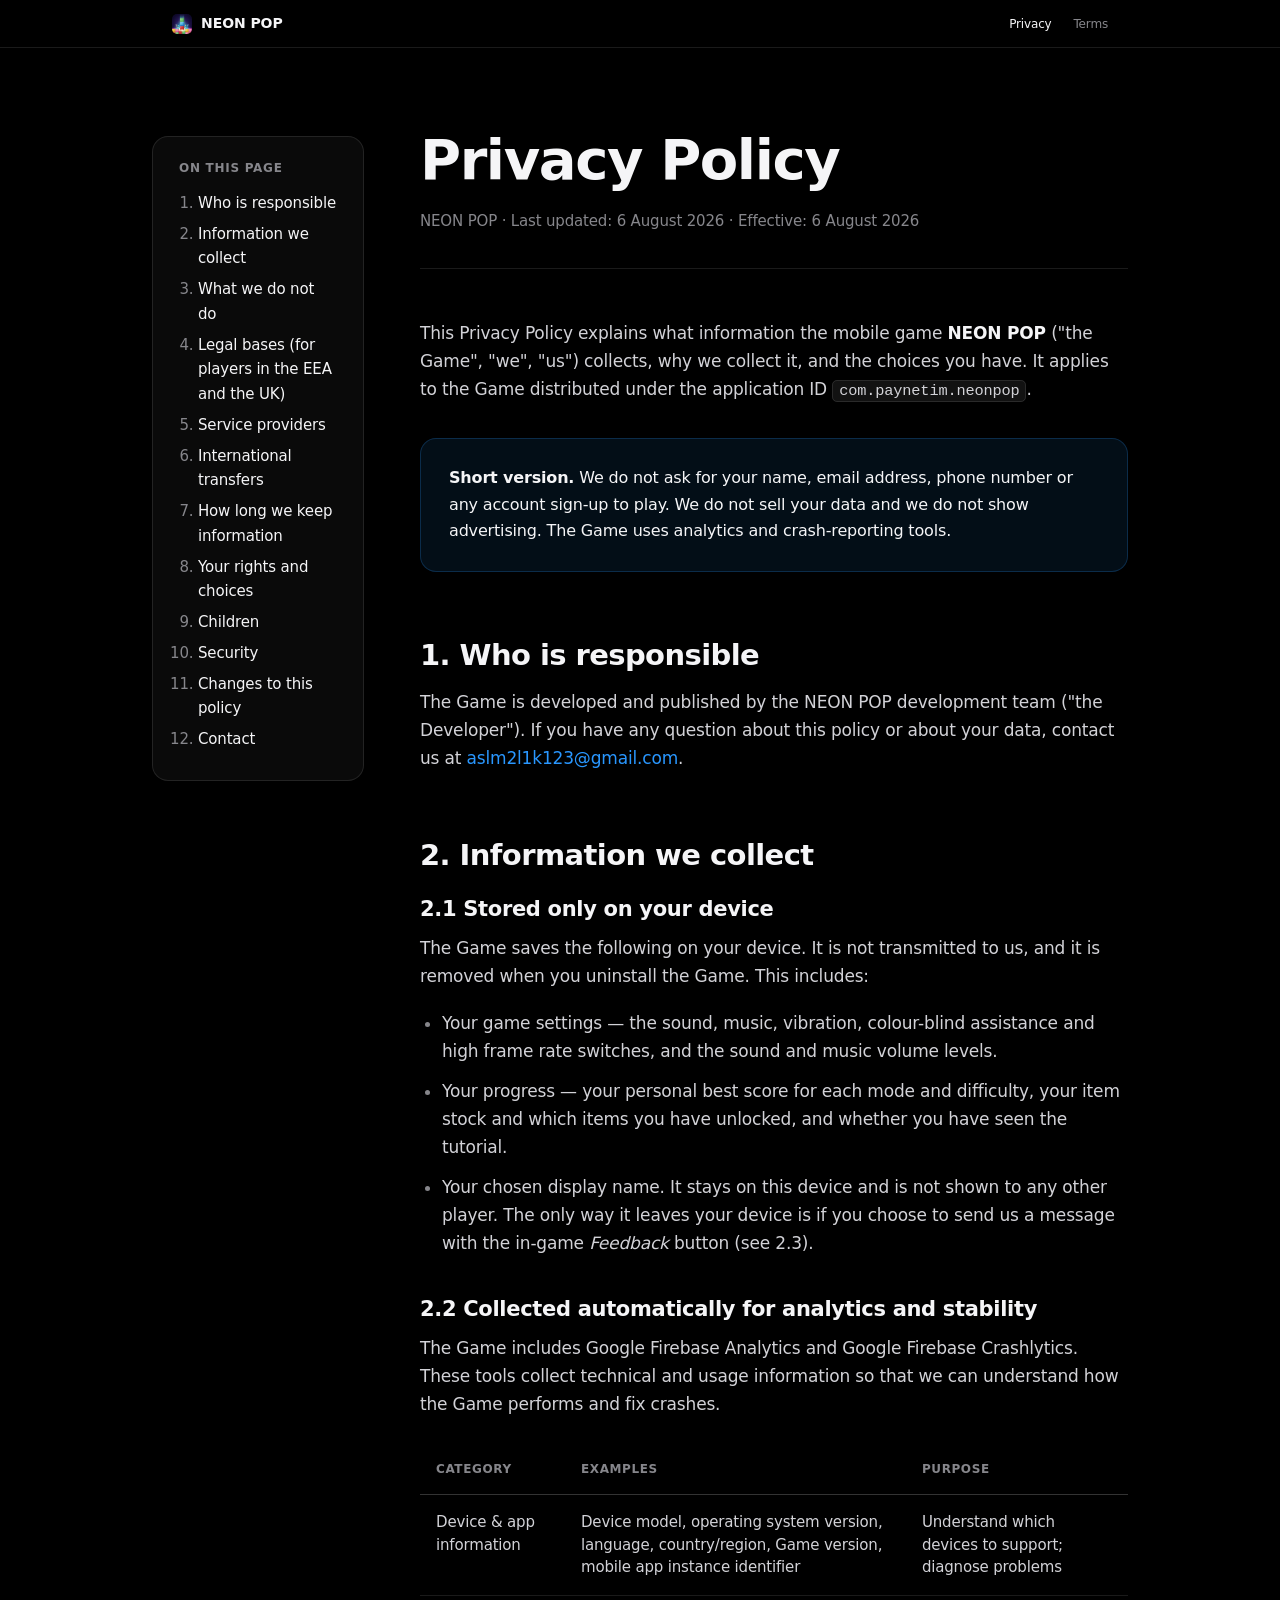
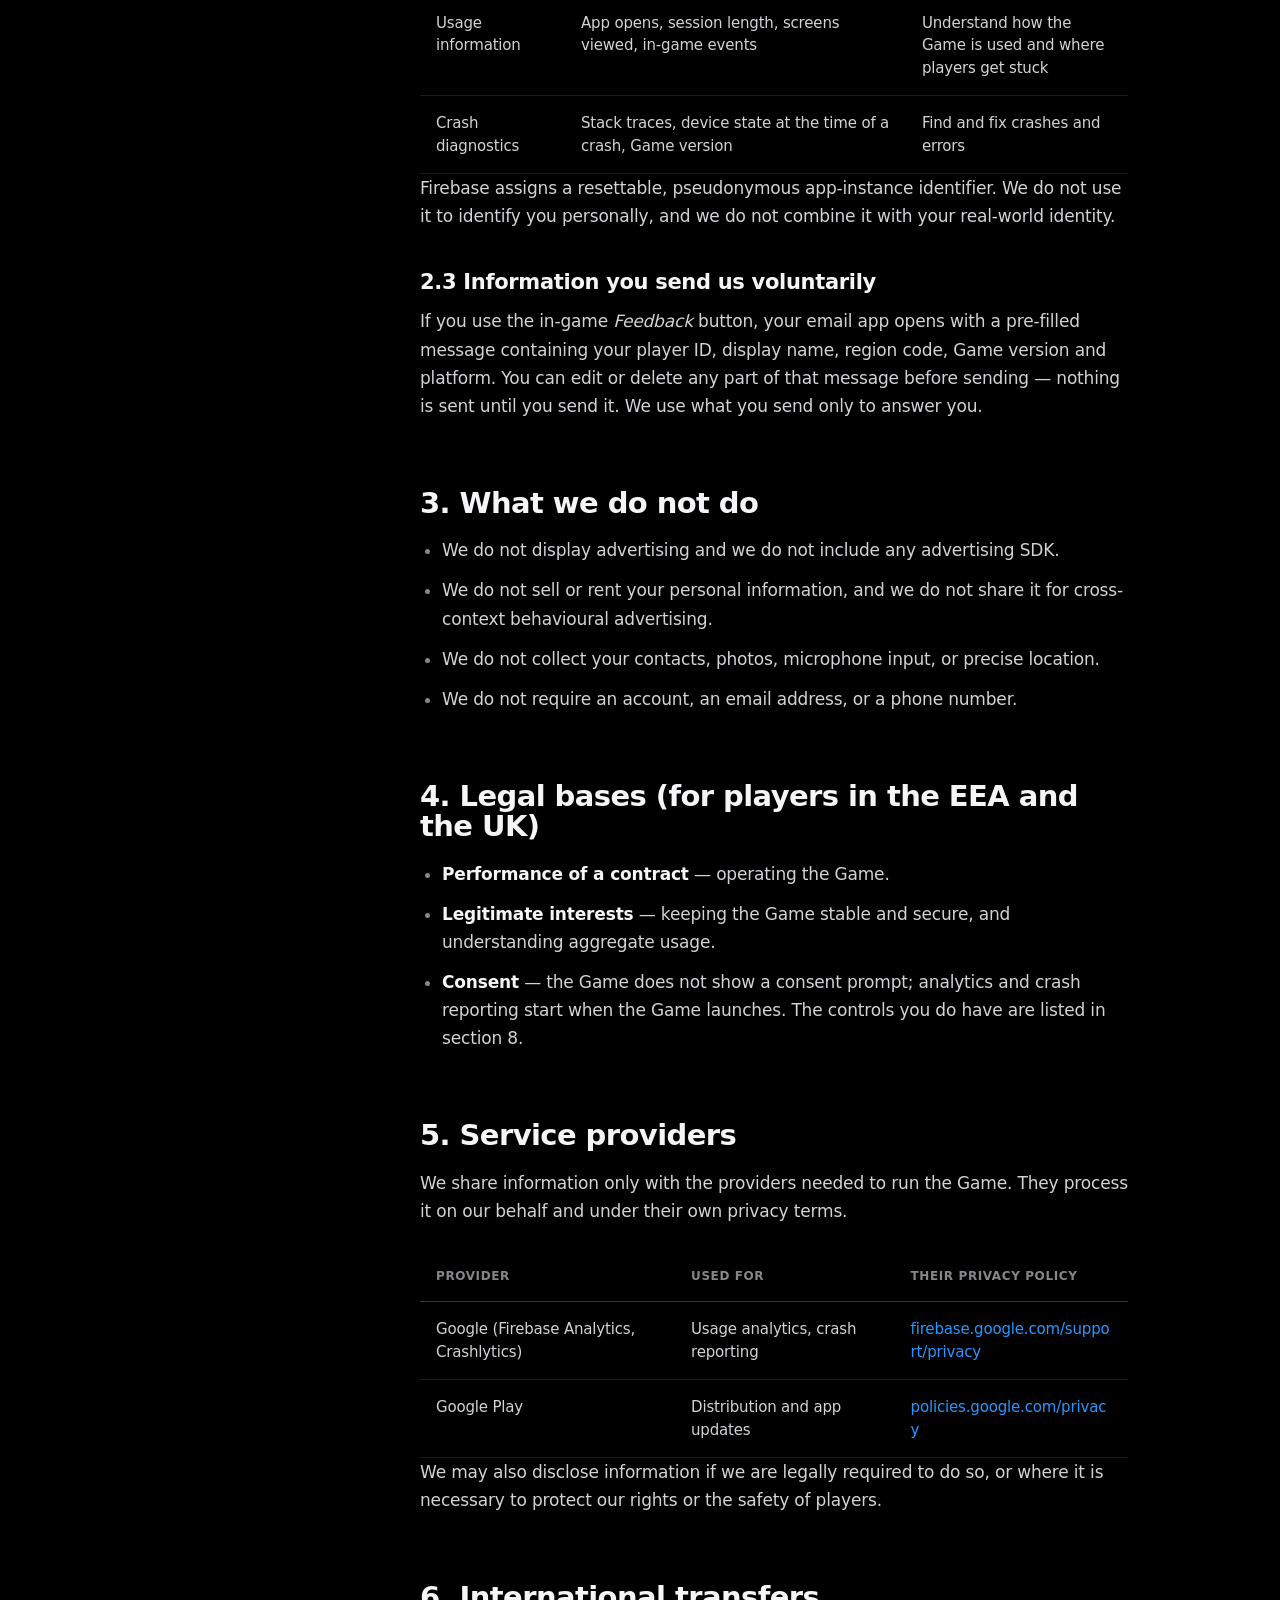
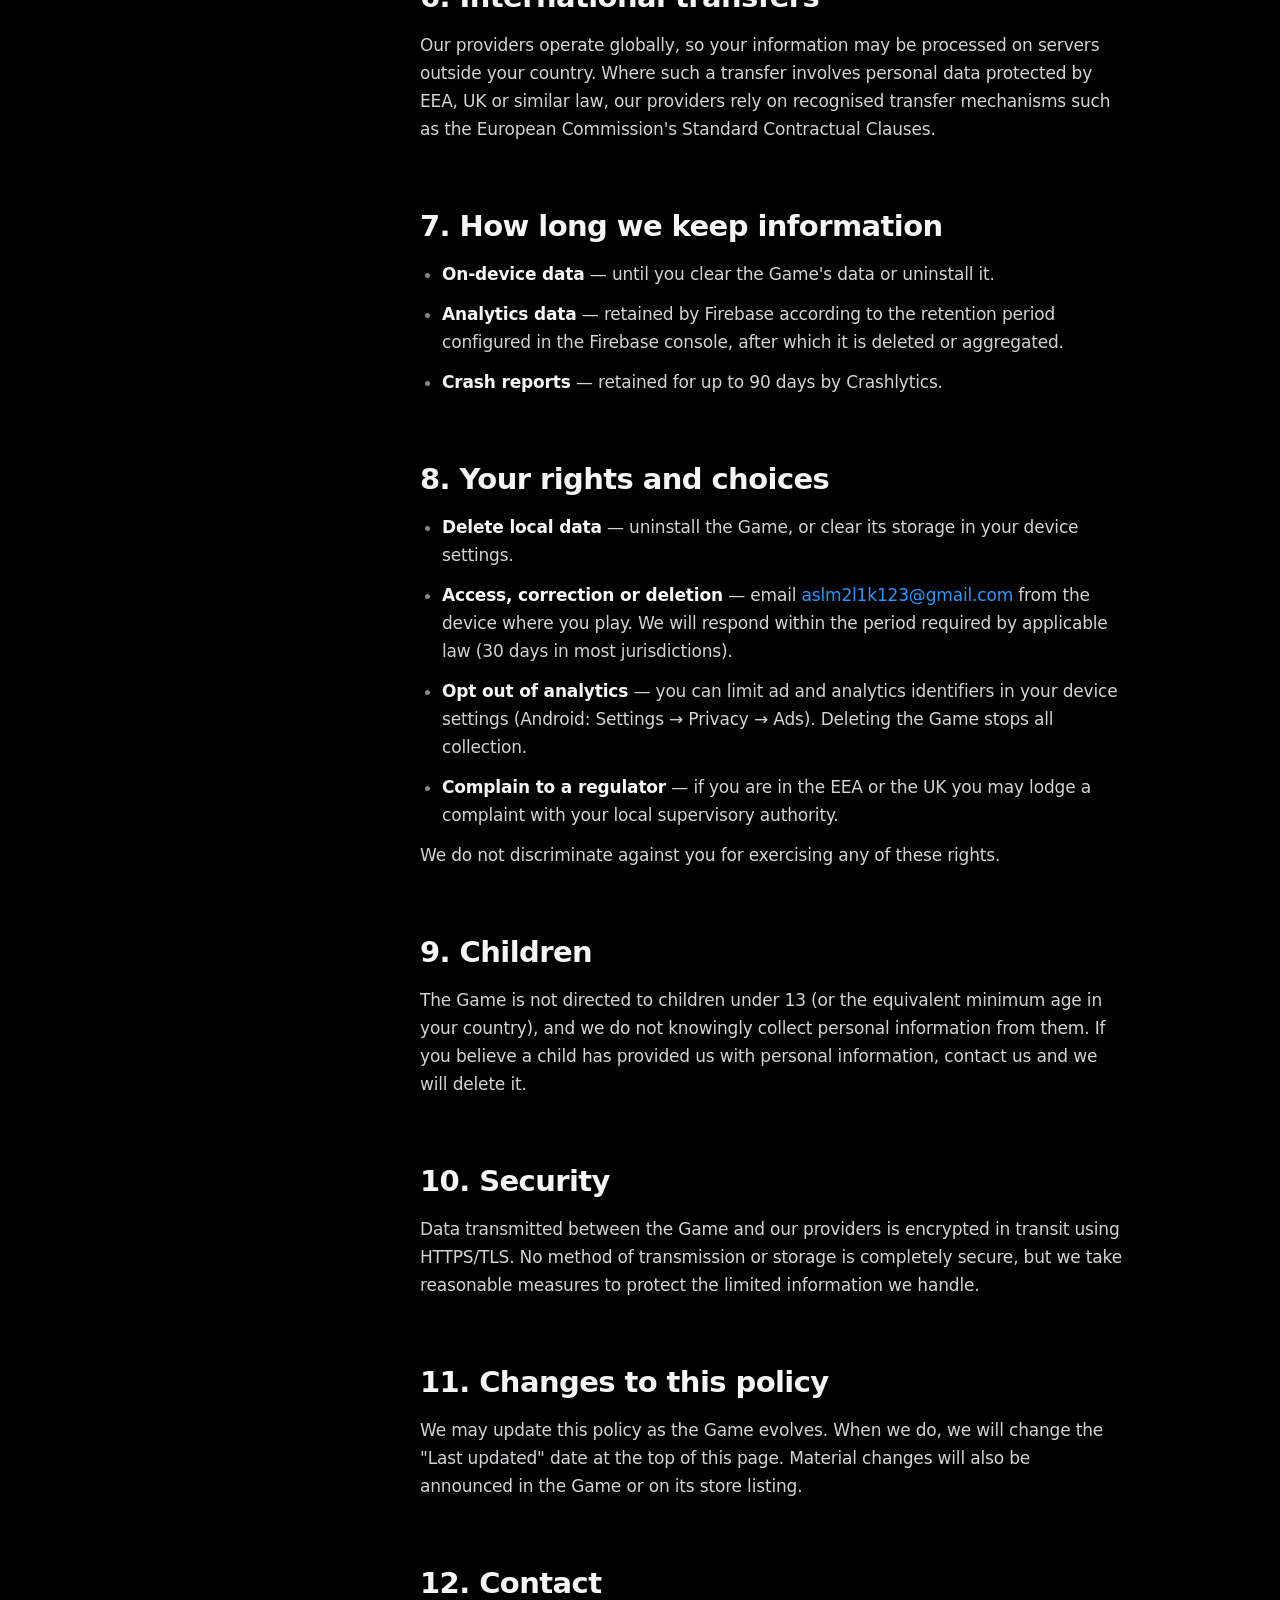
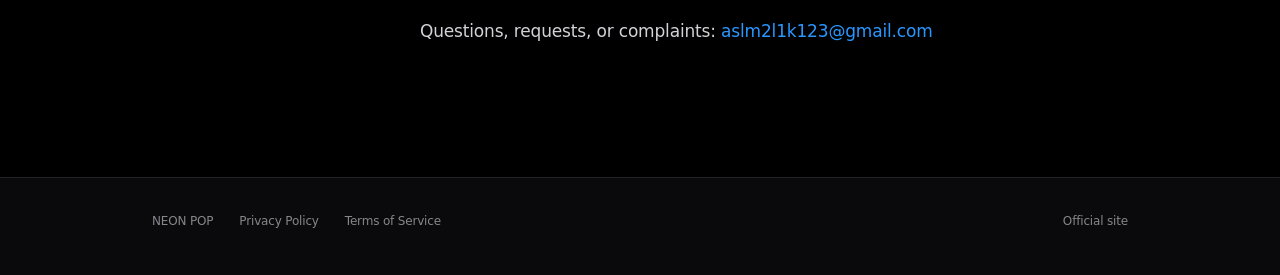
==== commit 1ead63a5: "Fix wrong app ID, unimplemented consent claim, and mobile layout The app ID in both policies pointed" ====
--- a/privacy.html
+++ b/privacy.html
@@ -55,11 +55,11 @@
     <div class="doc-body">
 
     <h1>Privacy Policy</h1>
-    <p class="stamp">NEON POP · Last updated: 4 August 2026 · Effective: 4 August 2026</p>
+    <p class="stamp">NEON POP · Last updated: 6 August 2026 · Effective: 6 August 2026</p>
 
     <p>This Privacy Policy explains what information the mobile game <strong>NEON POP</strong> ("the Game", "we", "us")
     collects, why we collect it, and the choices you have. It applies to the Game distributed under the application ID
-    <code>com.neonpop.game</code>.</p>
+    <code>com.paynetim.neonpop</code>.</p>
 
     <div class="callout"><p><strong>Short version.</strong> We do not ask for your name, email address, phone number or any account sign-up to play.
     We do not sell your data and we do not show advertising. The Game uses analytics and crash-reporting tools.</p></div>
@@ -71,10 +71,13 @@
     <h2 id="information-we-collect">2. Information we collect</h2>
 
     <h3>2.1 Stored only on your device</h3>
-    <p>The following is saved locally on your device and is not transmitted to us. It is removed when you uninstall the Game.</p>
-    <ul>
-      <li>Your game settings (sound, music, vibration and colour-blind assistance toggles).</li>
-      <li>Your personal best scores for each difficulty.</li>
+    <p>The Game saves the following on your device. It is not transmitted to us, and it is removed when you
+    uninstall the Game. This includes:</p>
+    <ul>
+      <li>Your game settings &mdash; the sound, music, vibration, colour-blind assistance and high frame rate
+          switches, and the sound and music volume levels.</li>
+      <li>Your progress &mdash; your personal best score for each mode and difficulty, your item stock and
+          which items you have unlocked, and whether you have seen the tutorial.</li>
       <li>Your chosen display name. It stays on this device and is not shown to any other player. The only way it leaves your device is if you choose to send us a message with the in-game <em>Feedback</em> button (see 2.3).</li>
     </ul>
 
@@ -104,8 +107,8 @@
 
     <h3>2.3 Information you send us voluntarily</h3>
     <p>If you use the in-game <em>Feedback</em> button, your email app opens with a pre-filled message containing your
-    display name, Game version and platform. You can edit or delete any part of that message
-    before sending. We use what you send only to answer you.</p>
+    player ID, display name, region code, Game version and platform. You can edit or delete any part of that
+    message before sending &mdash; nothing is sent until you send it. We use what you send only to answer you.</p>
 
     <h2 id="what-we-do-not-do">3. What we do not do</h2>
     <ul>
@@ -120,8 +123,8 @@
       <li><strong>Performance of a contract</strong> — operating the Game.</li>
       <li><strong>Legitimate interests</strong> — keeping the Game stable and secure, and
           understanding aggregate usage.</li>
-      <li><strong>Consent</strong> — where consent is required by local law, we ask for it before collecting the data
-          concerned, and you can withdraw it at any time.</li>
+      <li><strong>Consent</strong> — the Game does not show a consent prompt; analytics and crash
+          reporting start when the Game launches. The controls you do have are listed in section 8.</li>
     </ul>
 
     <h2 id="service-providers">5. Service providers</h2>
--- a/legal.css
+++ b/legal.css
@@ -2,7 +2,7 @@
   --black: #000;
   --panel: #0a0a0d;
   --ink: #f5f5f7;
-  --ink-2: var(--ink-2);   /* 正文灰,介于 ink 与 grey 之间 */
+  --ink-2: #d2d2d7;        /* 正文灰,介于 --ink 与 --grey 之间。曾误写成 var(--ink-2) 自我引用 → 变量无效、正文回退到继承色 */
   --grey: #86868b;
   --line: rgba(255, 255, 255, 0.1);
   --link: #2997ff;
@@ -55,7 +55,13 @@
   letter-spacing: -0.005em;
 }
 .nav-links { margin-left: auto; display: flex; gap: 22px; }
-.nav-links a { font-size: 12px; color: var(--grey); }
+.nav-links a {
+  font-size: 12px; color: var(--grey);
+  /* 撑满 48px 高的顶栏:内 padding 扩命中盒、等量负 margin 抵消对布局的影响。
+     文字只有 12px,不扩的话可点区域远低于移动端 44px 的下限 */
+  padding: 15px 4px;
+  margin: -15px -4px;
+}
 .nav-links a:hover { color: var(--ink); text-decoration: none; }
 
 /* ── sections ───────────────────────────────────────── */
@@ -63,6 +69,13 @@
 section { padding: clamp(72px, 11vw, 132px) 22px; }
 .shell { max-width: var(--shell); margin: 0 auto; }
 .measure { max-width: var(--measure); margin: 0 auto; }
+
+/* 堆叠形态下收窄行宽:692px 配 17px 正文约 84 字符/行,超过 75 就开始难读。
+   页脚必须跟着收,否则右基准线差一截 */
+@media (min-width: 700px) and (max-width: 939.98px) {
+  .doc .measure,
+  footer .measure { max-width: 620px; }
+}
 .panel { background: var(--panel); }
 .center { text-align: center; }
 
@@ -166,7 +179,8 @@
 footer .measure { display: flex; flex-wrap: wrap; gap: 12px 26px; align-items: center; }
 
 /* 正文在 >=1060px 拉宽到 976,页脚不跟就会右边界错开一大截 */
-@media (min-width: 1060px) {
+/* 与下面侧栏栅格的断点必须同步:不同步的话中间区间正文 976 宽、页脚还是 692,右基准线差 142 */
+@media (min-width: 940px) {
   .doc.with-toc ~ footer .measure,
   footer .measure { max-width: 976px; }
 }
@@ -175,7 +189,7 @@
 /* 侧栏只在「确实有目录」的页面上开(section 带 .with-toc)。
    之前这条挂在 .doc .measure 上,索引页没目录也吃到了栅格,
    三个子元素被自动塞进两列 —— 标题在左、正文在右、卡片又回左。 */
-@media (min-width: 1060px) {
+@media (min-width: 940px) {
   .doc.with-toc .measure {
     max-width: 976px;
     display: grid;
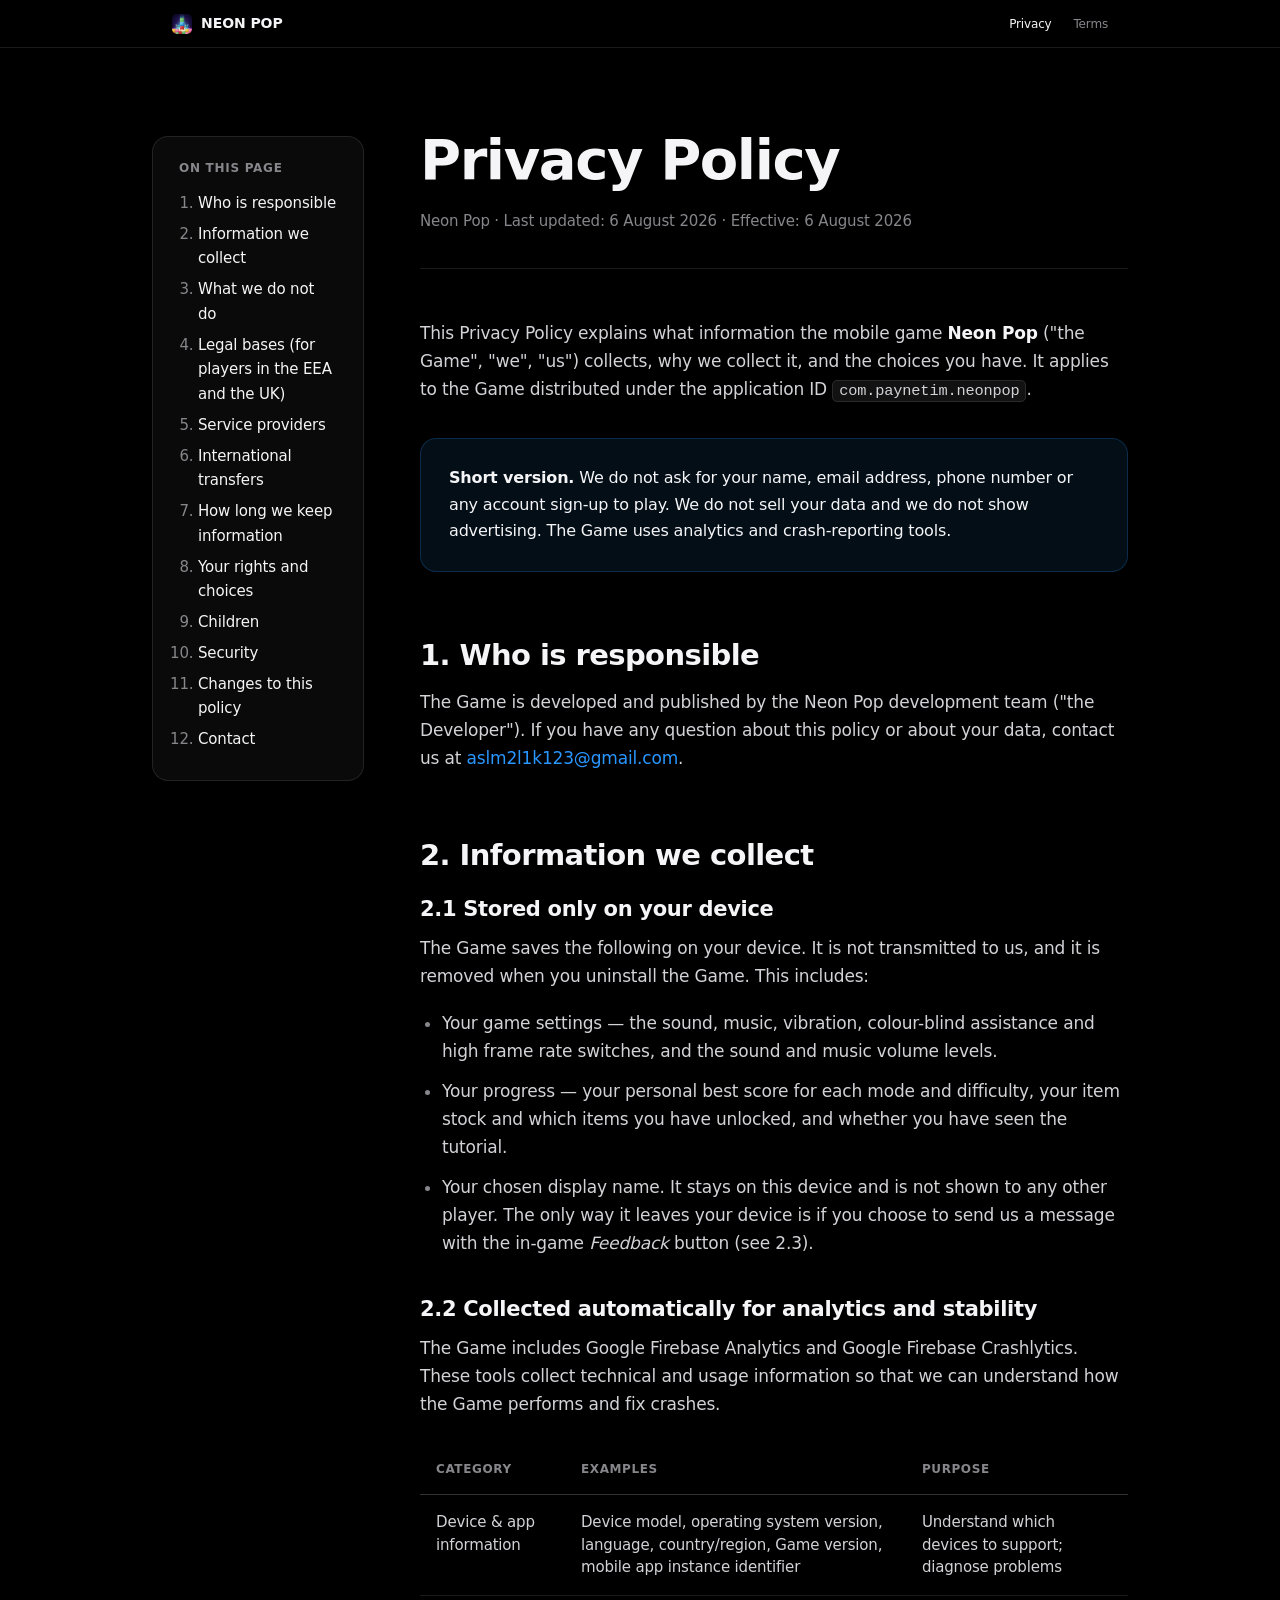
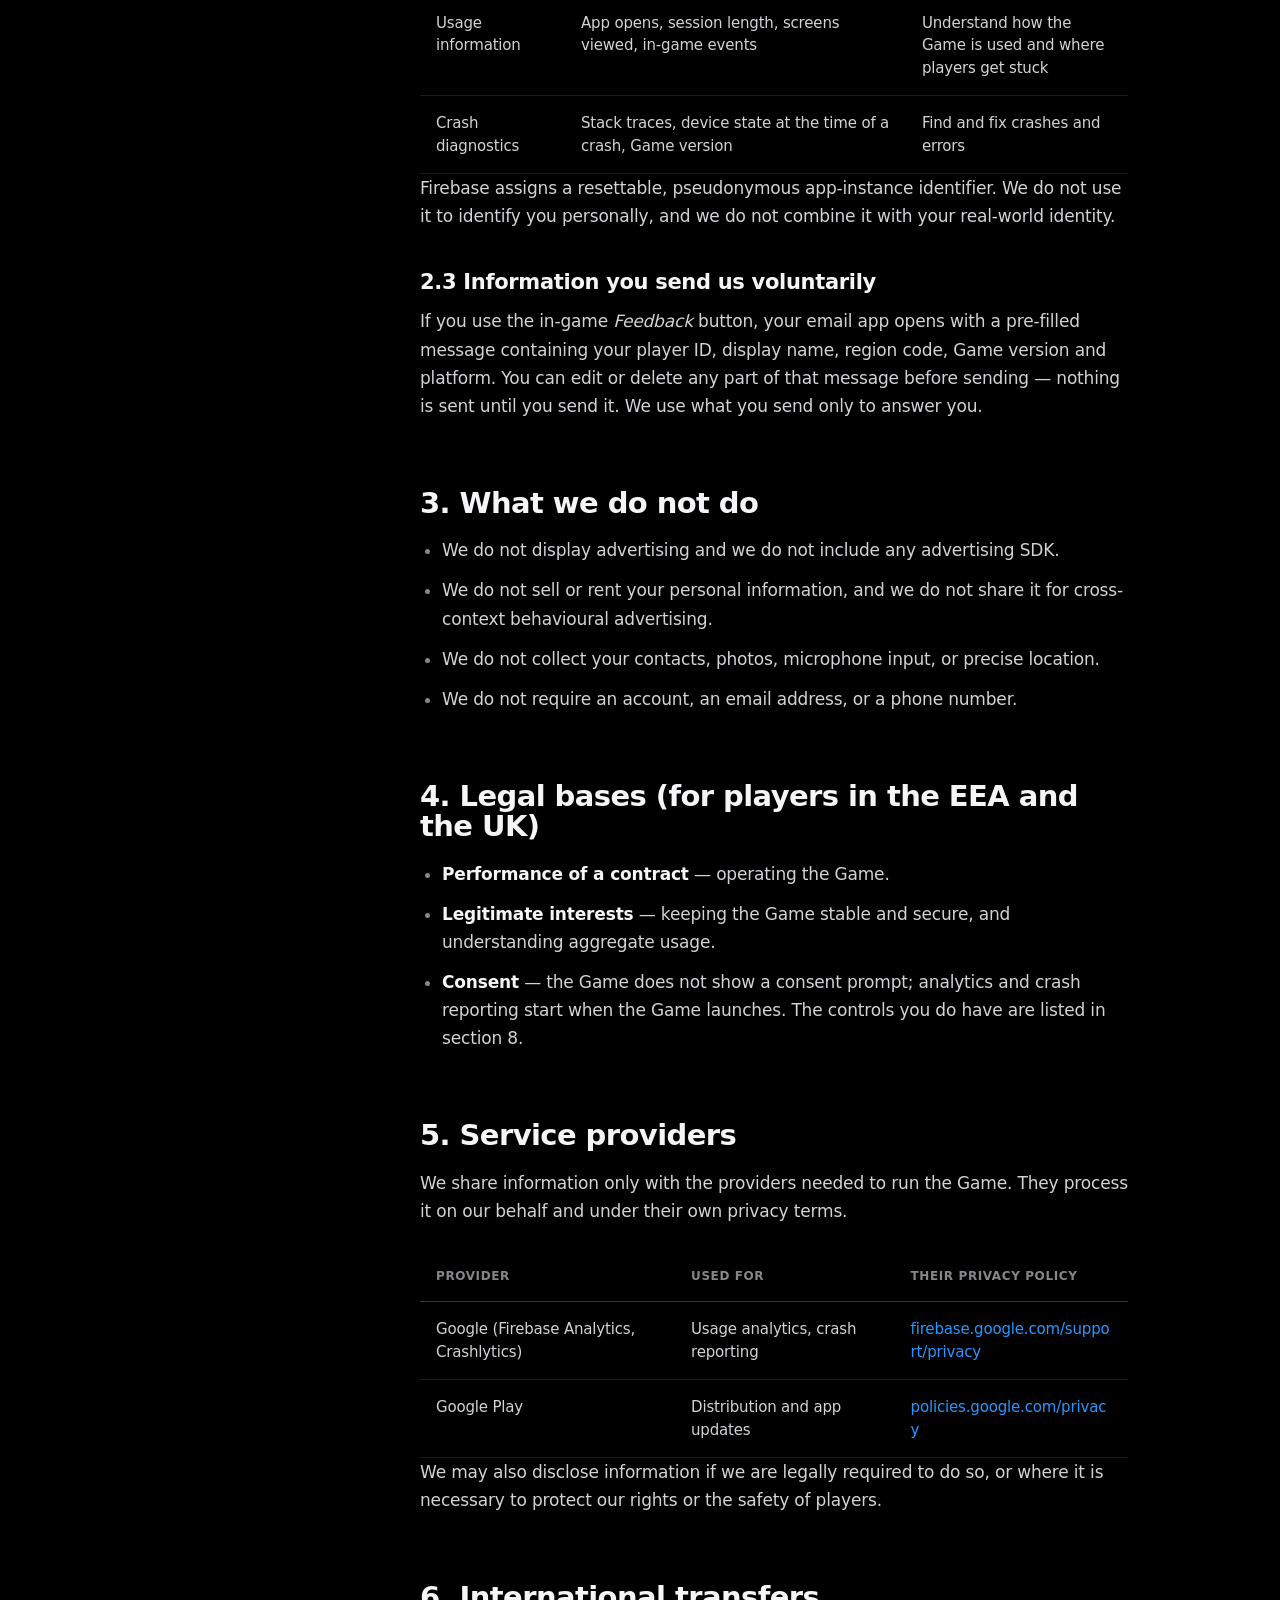
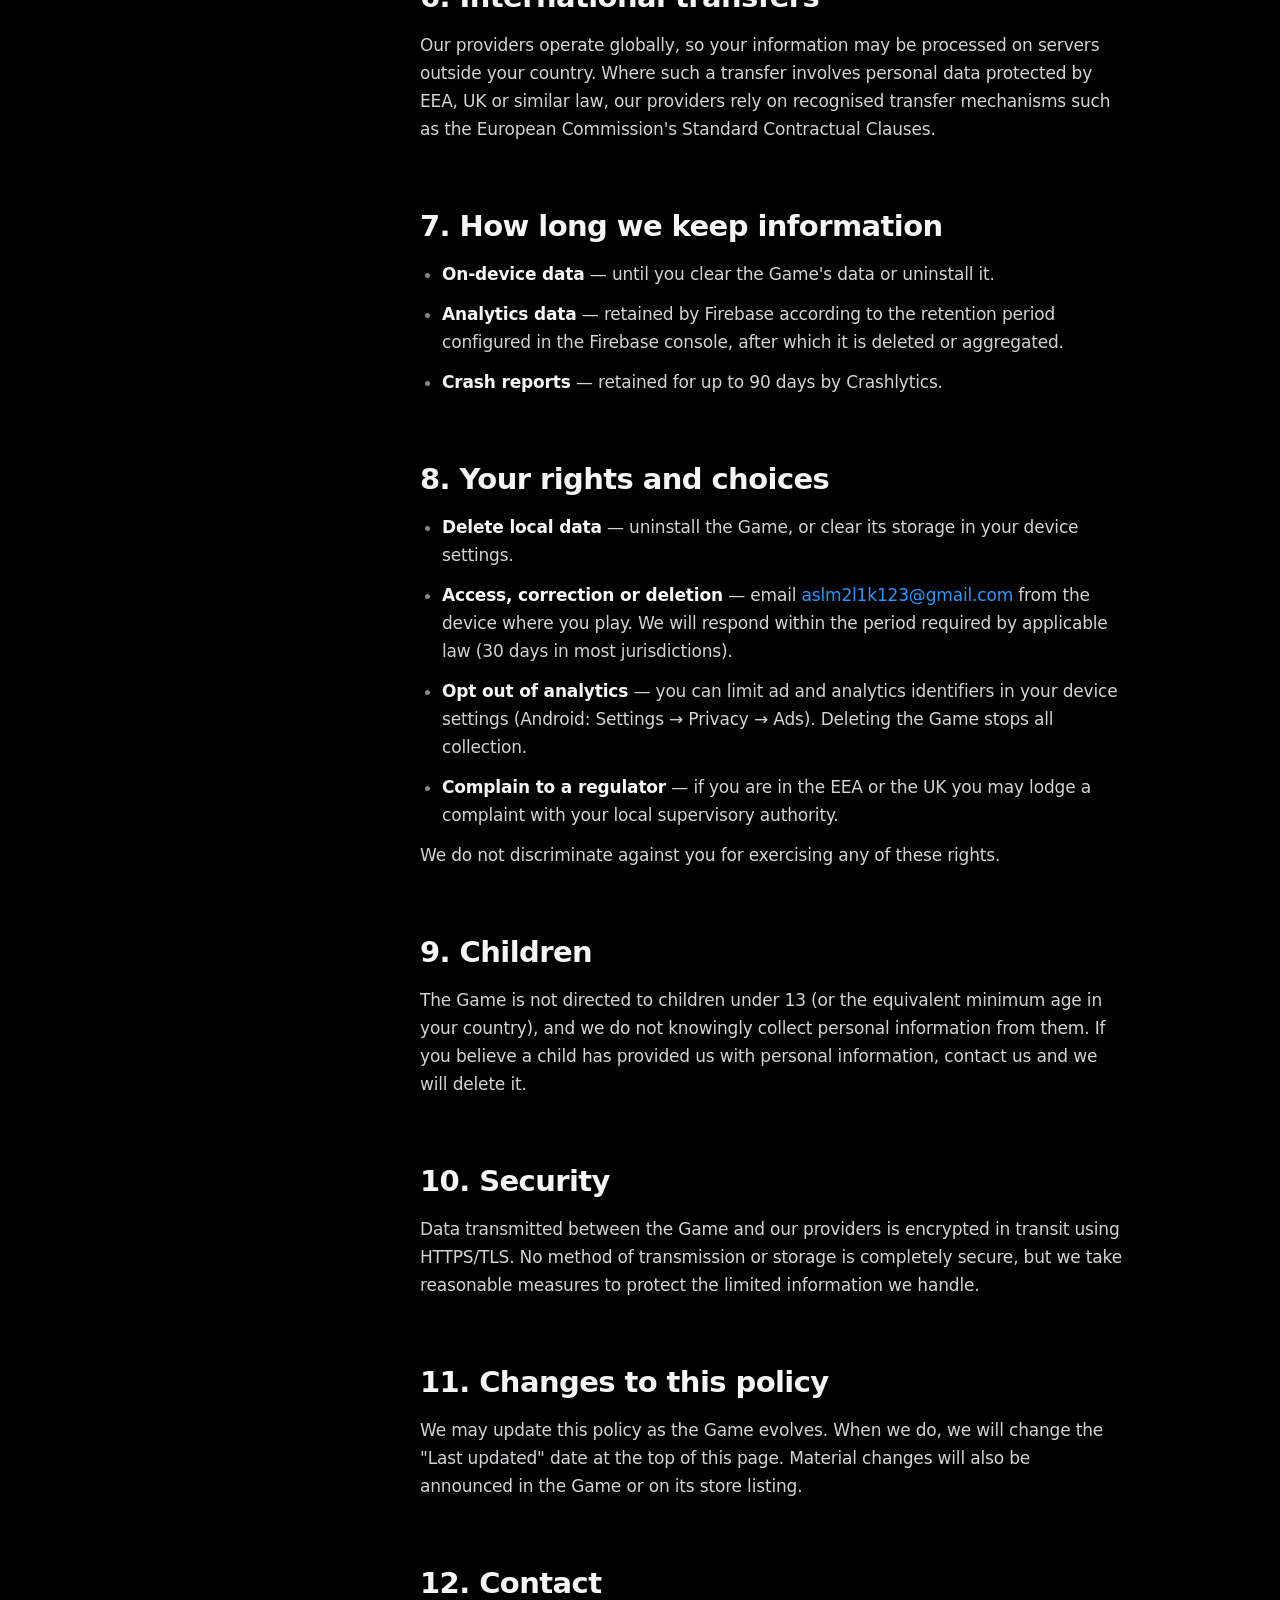
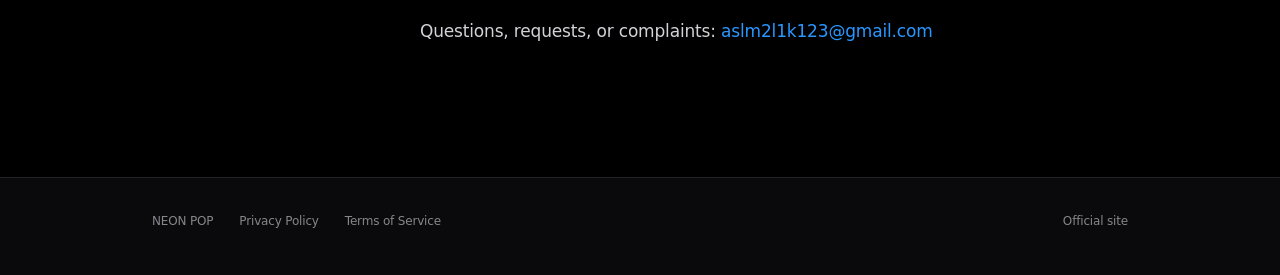
==== commit c122727e: "Use the product's real name, Neon Pop, in markup ProjectSettings.productName and the Play Console li" ====
--- a/privacy.html
+++ b/privacy.html
@@ -9,8 +9,8 @@
 <head>
 <meta charset="UTF-8">
 <meta name="viewport" content="width=device-width, initial-scale=1">
-<title>Privacy Policy — NEON POP</title>
-<meta name="description" content="What NEON POP collects, why, and the choices you have.">
+<title>Privacy Policy — Neon Pop</title>
+<meta name="description" content="What Neon Pop collects, why, and the choices you have.">
 <link rel="canonical" href="https://wish-go.github.io/neonpop-legal/privacy.html">
 <meta name="theme-color" content="#000000">
 <link rel="icon" href="assets/icon-180.png">
@@ -23,7 +23,7 @@
   <div class="nav-in">
     <a class="nav-mark" href="./">
       <img src="assets/icon-180.png" alt="">
-      <span class="nav-name">NEON POP</span>
+      <span class="nav-name">Neon Pop</span>
     </a>
     <div class="nav-links">
       <a href="privacy.html" class="on">Privacy</a>
@@ -55,9 +55,9 @@
     <div class="doc-body">
 
     <h1>Privacy Policy</h1>
-    <p class="stamp">NEON POP · Last updated: 6 August 2026 · Effective: 6 August 2026</p>
-
-    <p>This Privacy Policy explains what information the mobile game <strong>NEON POP</strong> ("the Game", "we", "us")
+    <p class="stamp">Neon Pop · Last updated: 6 August 2026 · Effective: 6 August 2026</p>
+
+    <p>This Privacy Policy explains what information the mobile game <strong>Neon Pop</strong> ("the Game", "we", "us")
     collects, why we collect it, and the choices you have. It applies to the Game distributed under the application ID
     <code>com.paynetim.neonpop</code>.</p>
 
@@ -65,7 +65,7 @@
     We do not sell your data and we do not show advertising. The Game uses analytics and crash-reporting tools.</p></div>
 
     <h2 id="who-is-responsible">1. Who is responsible</h2>
-    <p>The Game is developed and published by the NEON POP development team ("the Developer"). If you have any question
+    <p>The Game is developed and published by the Neon Pop development team ("the Developer"). If you have any question
     about this policy or about your data, contact us at <a href="mailto:aslm2l1k123@gmail.com">aslm2l1k123@gmail.com</a>.</p>
 
     <h2 id="information-we-collect">2. Information we collect</h2>
@@ -194,7 +194,7 @@
 
 <footer>
   <div class="measure">
-    <span>NEON POP</span>
+    <span>Neon Pop</span>
     <a href="privacy.html">Privacy Policy</a>
     <a href="terms.html">Terms of Service</a>
     <a class="spacer" href="https://wish-go.github.io/neon-pop/">Official site</a>
--- a/legal.css
+++ b/legal.css
@@ -51,6 +51,7 @@
 .nav-mark { display: flex; align-items: center; gap: 9px; }
 .nav-mark img { width: 20px; height: 20px; border-radius: 5px; }
 .nav-name {
+  text-transform: uppercase;   /* 字标外观全大写;标记里存真名 Neon Pop */
   font-size: 14px; font-weight: 600; color: var(--ink);
   letter-spacing: -0.005em;
 }
@@ -251,3 +252,6 @@
   }
   td:first-child { color: var(--ink); font-weight: 600; }
 }
+
+/* 页脚字标:外观全大写,标记里是产品名 Neon Pop */
+footer .measure > span { text-transform: uppercase; }
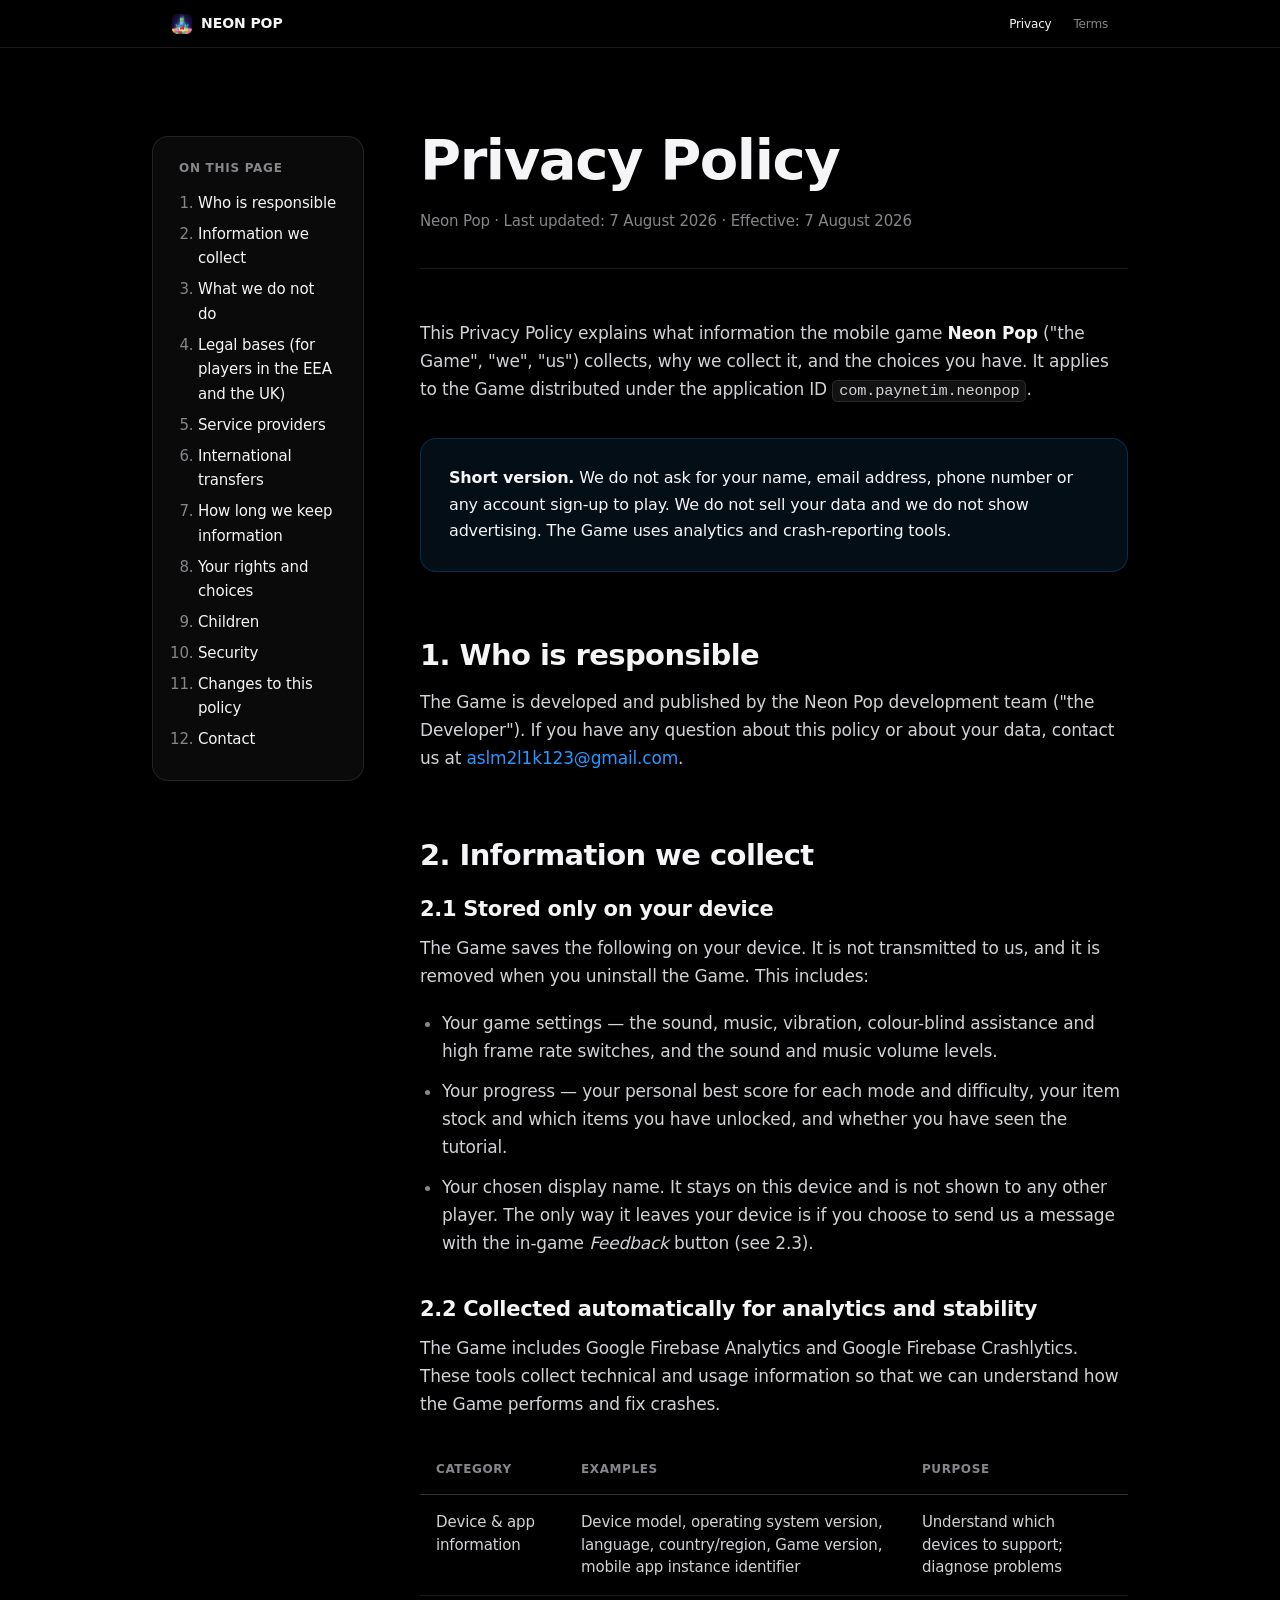
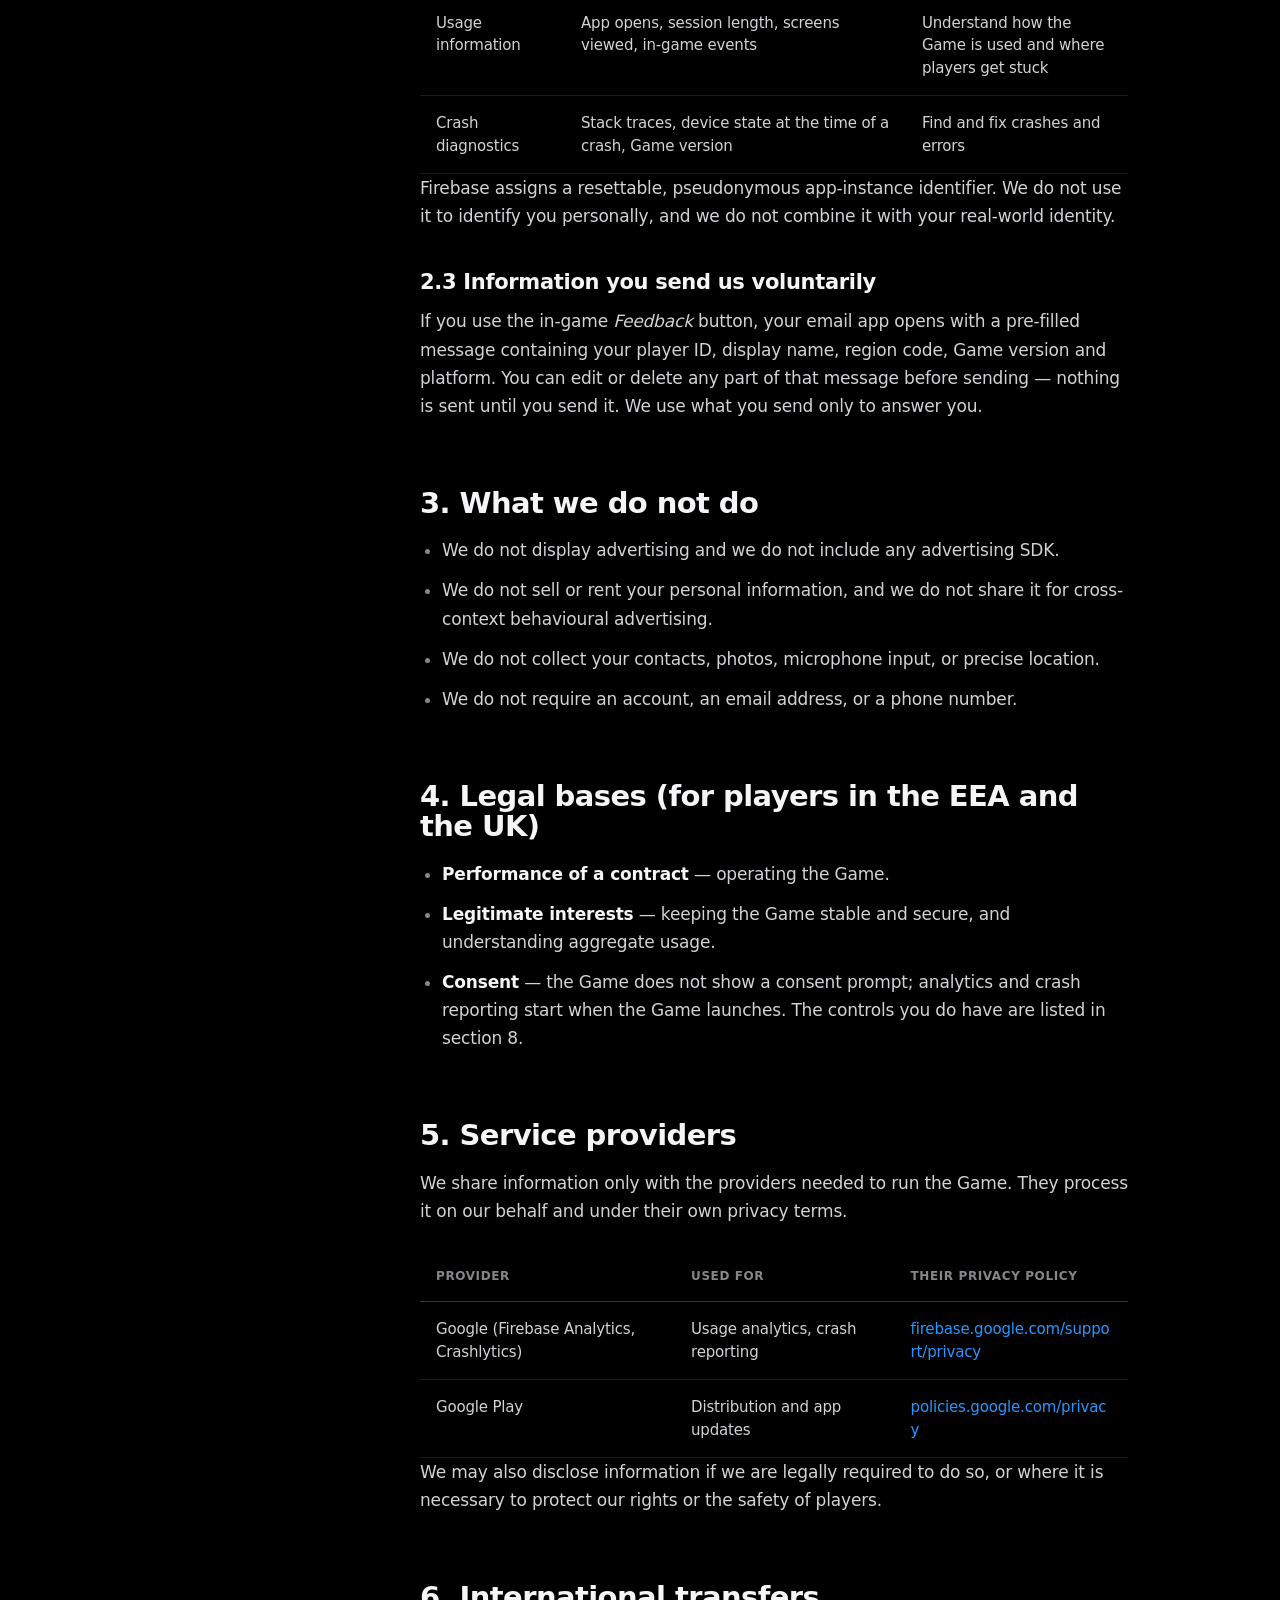
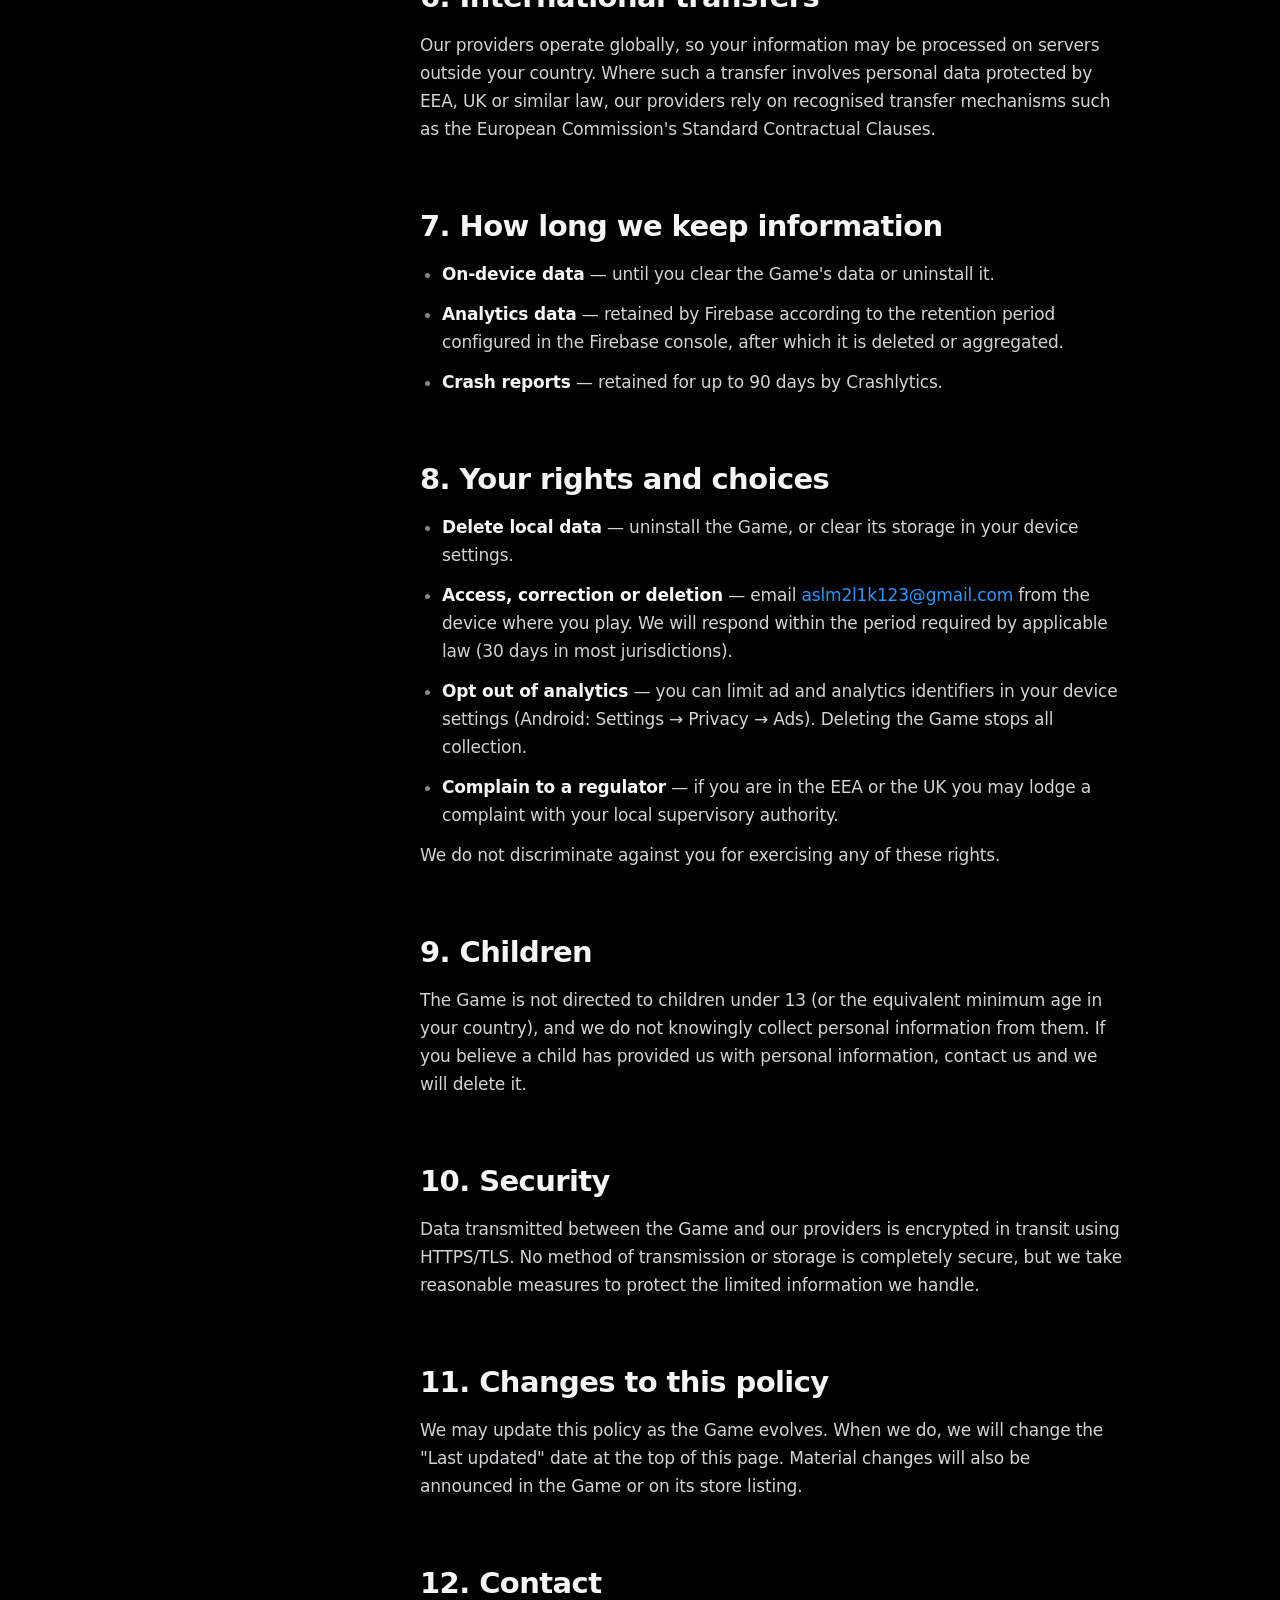
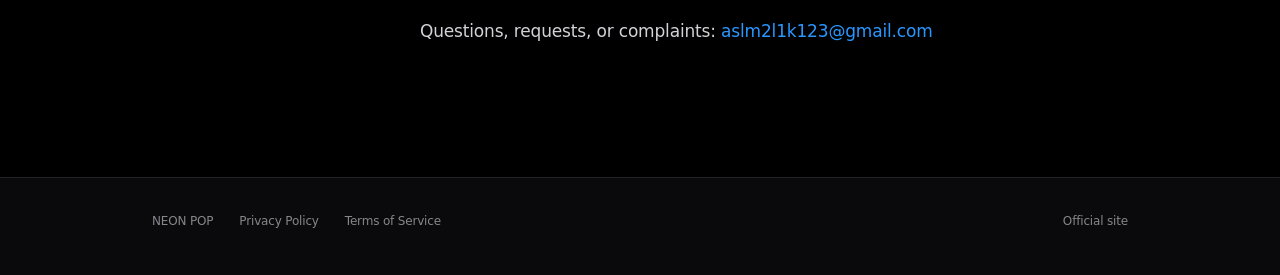
==== commit da7ecaa2: "Date the policies to the day they go live" ====
--- a/privacy.html
+++ b/privacy.html
@@ -55,7 +55,7 @@
     <div class="doc-body">
 
     <h1>Privacy Policy</h1>
-    <p class="stamp">Neon Pop · Last updated: 6 August 2026 · Effective: 6 August 2026</p>
+    <p class="stamp">Neon Pop · Last updated: 7 August 2026 · Effective: 7 August 2026</p>
 
     <p>This Privacy Policy explains what information the mobile game <strong>Neon Pop</strong> ("the Game", "we", "us")
     collects, why we collect it, and the choices you have. It applies to the Game distributed under the application ID
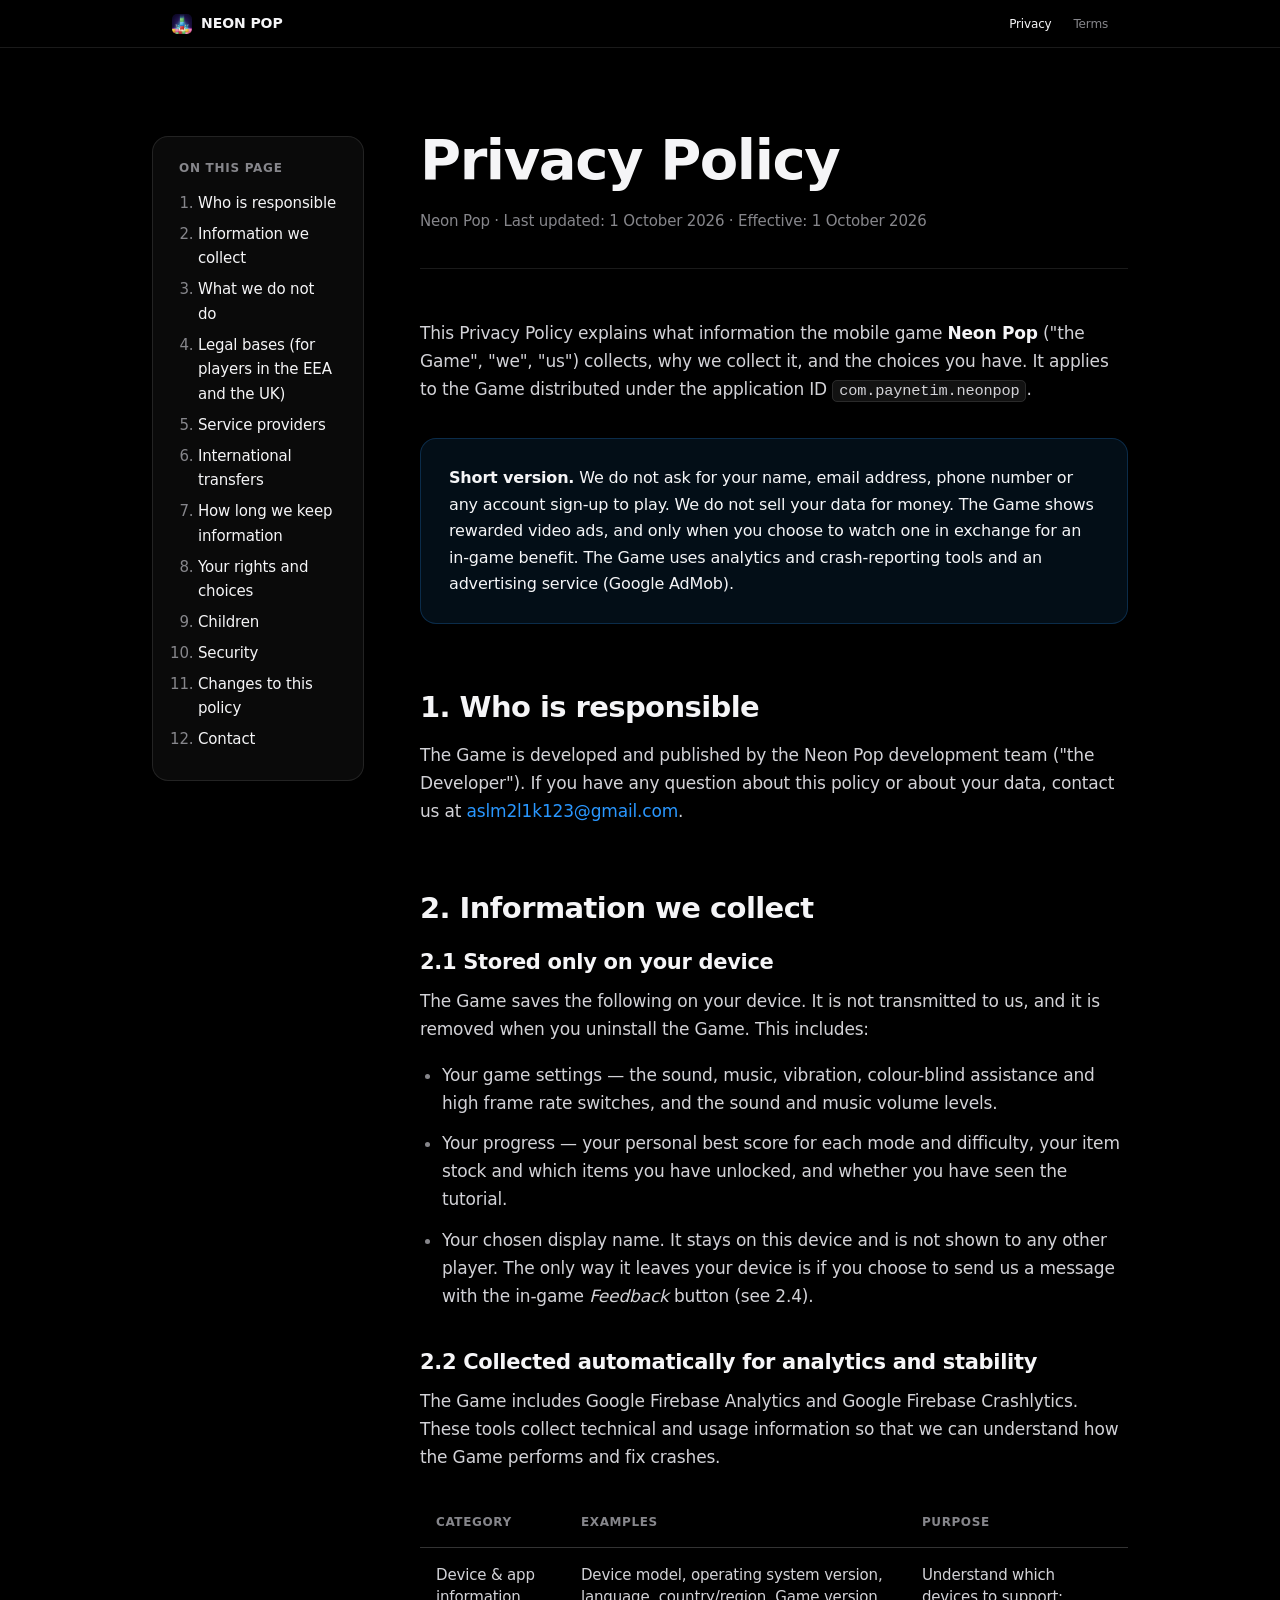
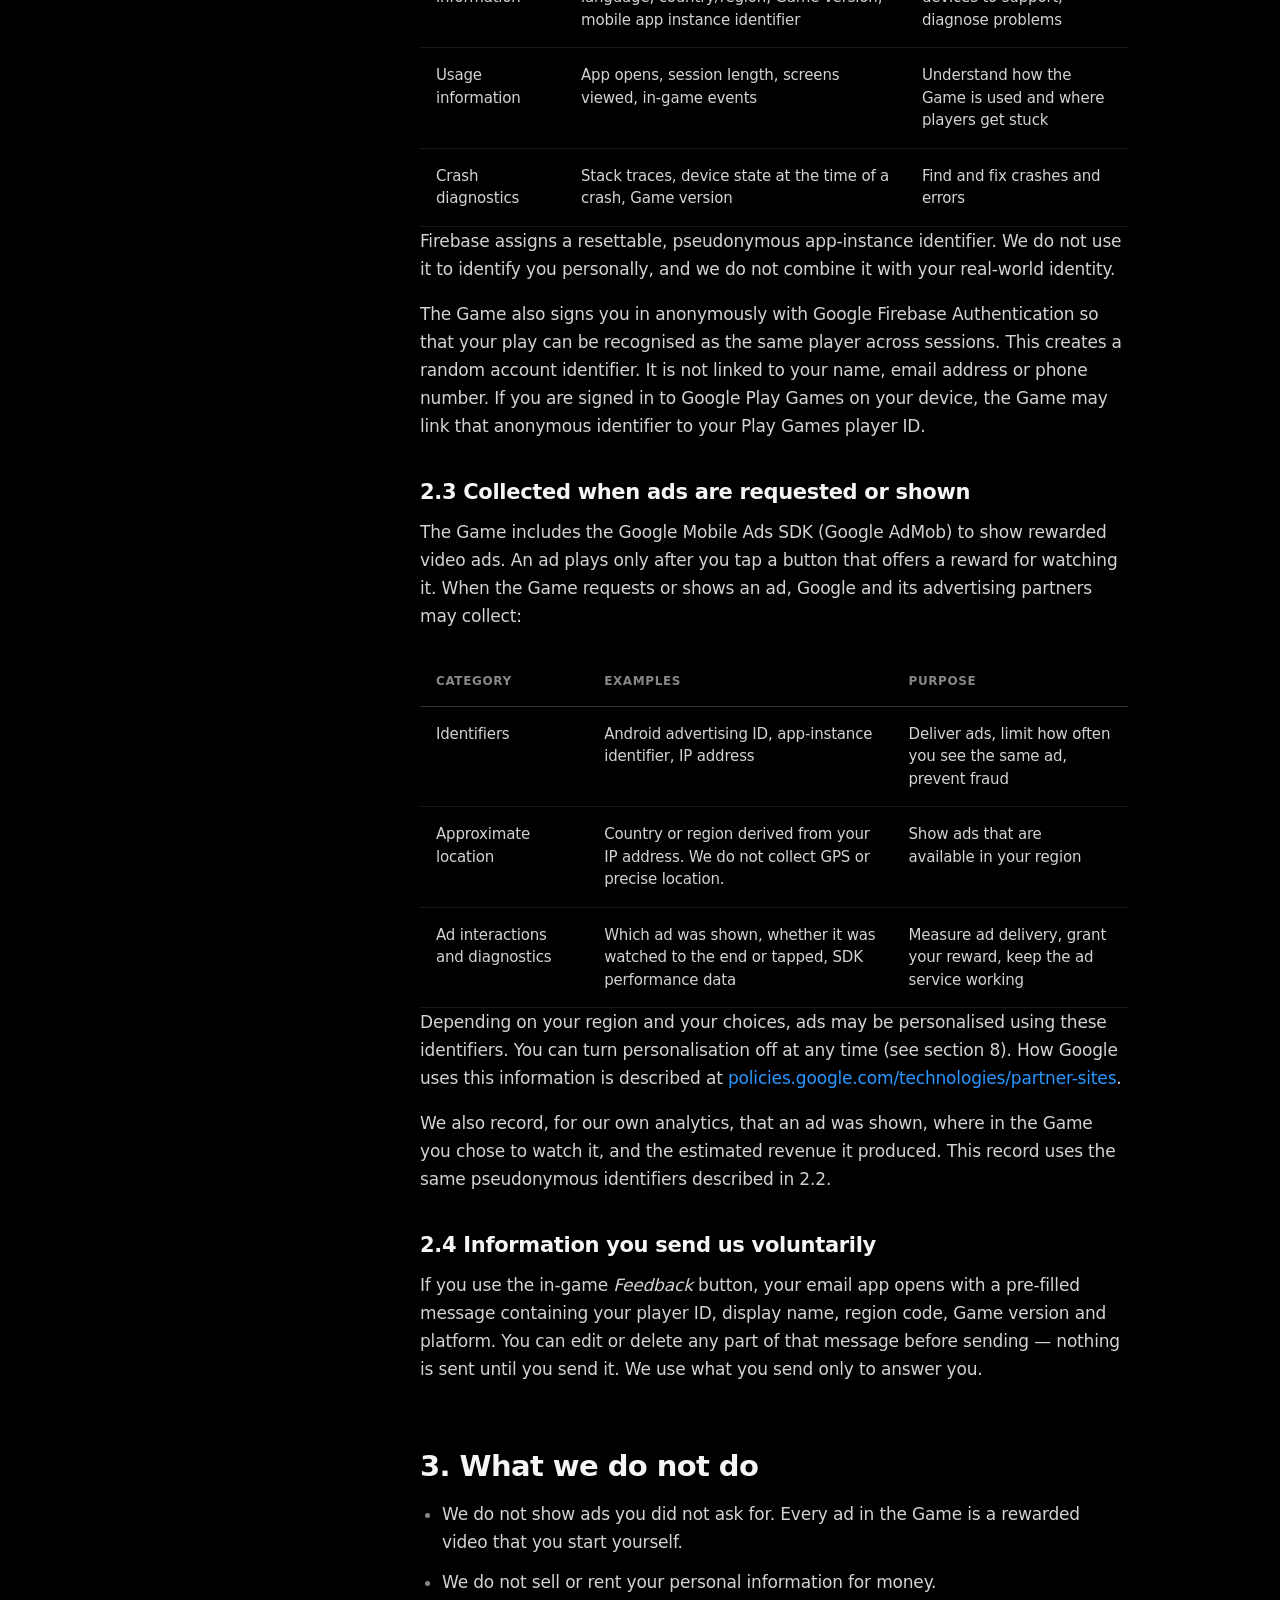
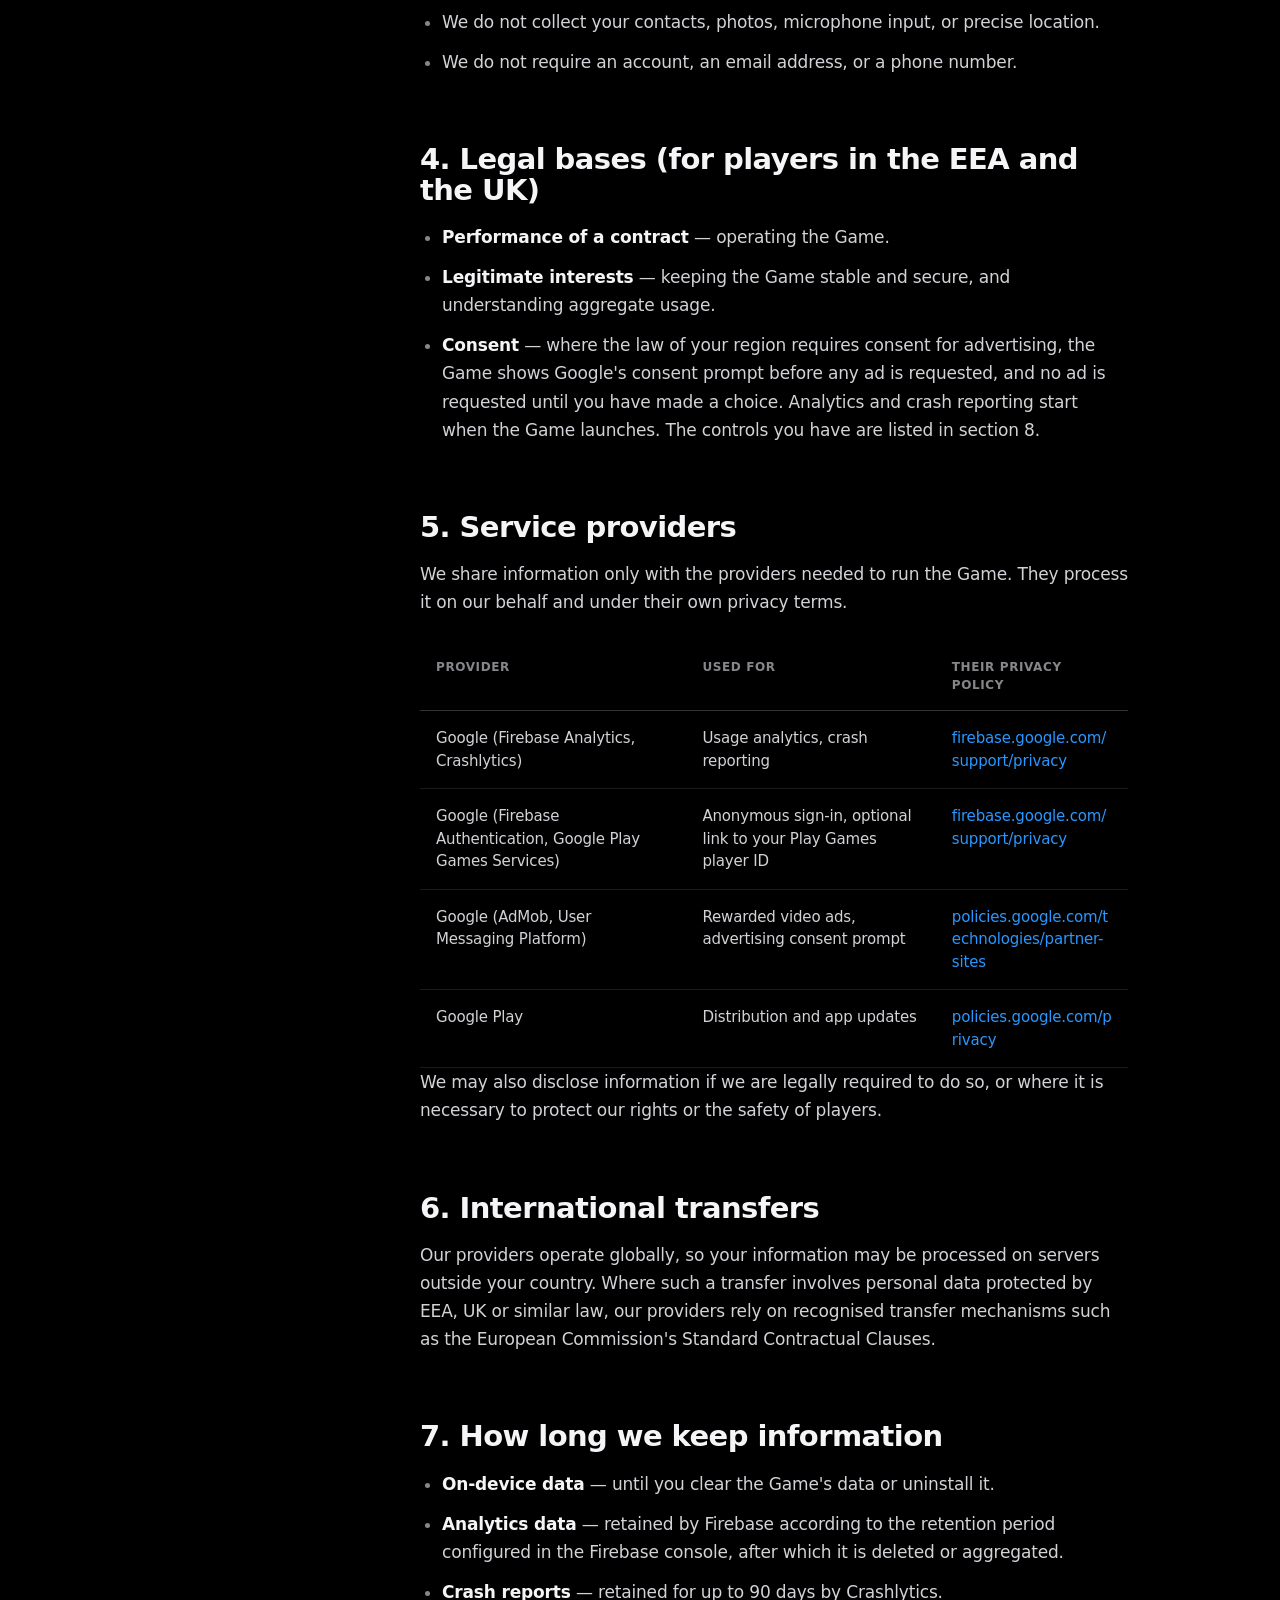
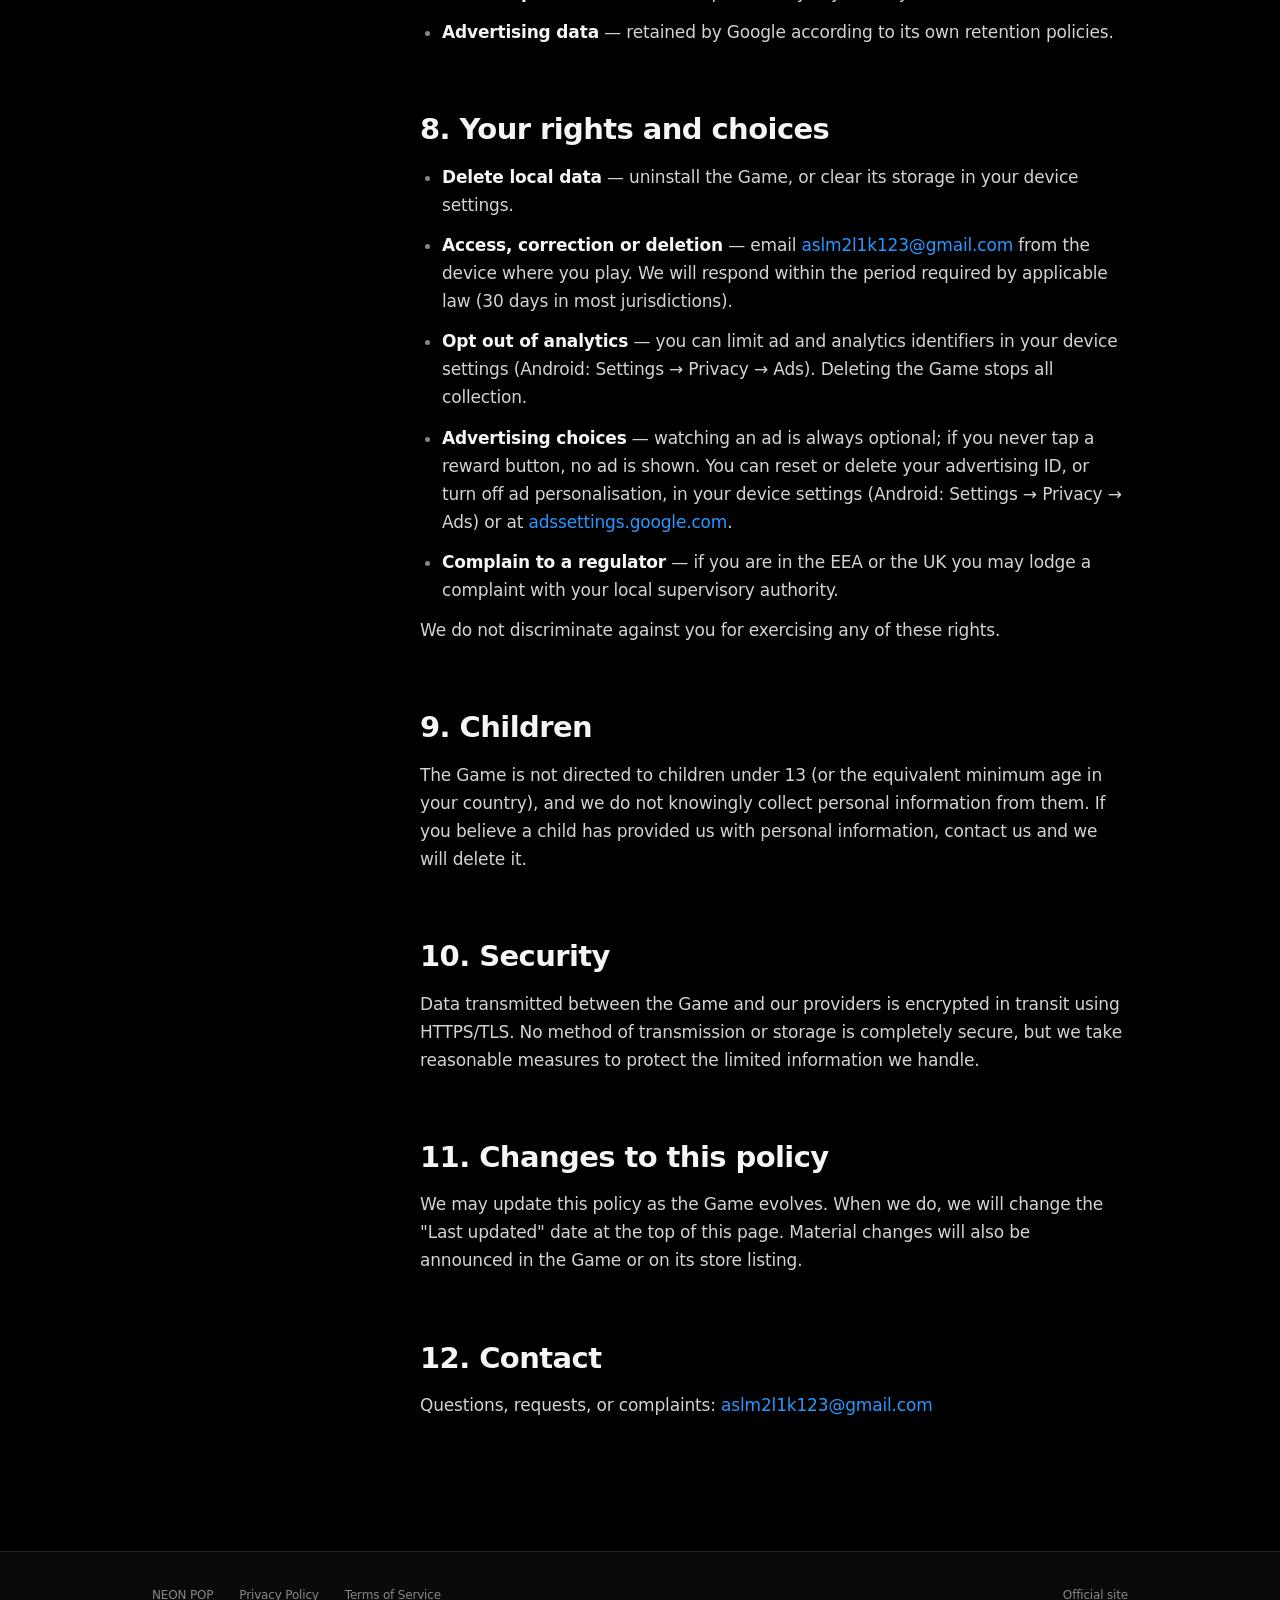
==== commit c501a3c7: "Disclose rewarded ads, AdMob, consent prompt, and Firebase sign-in - Privacy: add section 2.3 on dat" ====
--- a/privacy.html
+++ b/privacy.html
@@ -1,10 +1,4 @@
 <!DOCTYPE html>
-<!--
-  This file's URL is compiled into the shipped app binary (PloxLinks) and is
-  registered in the Play Console. Renaming this repo or this file 404s the
-  in-game Privacy / Terms buttons for every already-installed copy, and only a
-  new app build can fix it. Edit the contents freely; leave the path alone.
--->
 <html lang="en">
 <head>
 <meta charset="UTF-8">
@@ -55,14 +49,16 @@
     <div class="doc-body">
 
     <h1>Privacy Policy</h1>
-    <p class="stamp">Neon Pop · Last updated: 7 August 2026 · Effective: 7 August 2026</p>
+    <p class="stamp">Neon Pop · Last updated: 1 October 2026 · Effective: 1 October 2026</p>
 
     <p>This Privacy Policy explains what information the mobile game <strong>Neon Pop</strong> ("the Game", "we", "us")
     collects, why we collect it, and the choices you have. It applies to the Game distributed under the application ID
     <code>com.paynetim.neonpop</code>.</p>
 
     <div class="callout"><p><strong>Short version.</strong> We do not ask for your name, email address, phone number or any account sign-up to play.
-    We do not sell your data and we do not show advertising. The Game uses analytics and crash-reporting tools.</p></div>
+    We do not sell your data for money. The Game shows rewarded video ads, and only when you choose to watch one in
+    exchange for an in-game benefit. The Game uses analytics and crash-reporting tools and an advertising service
+    (Google AdMob).</p></div>
 
     <h2 id="who-is-responsible">1. Who is responsible</h2>
     <p>The Game is developed and published by the Neon Pop development team ("the Developer"). If you have any question
@@ -78,7 +74,7 @@
           switches, and the sound and music volume levels.</li>
       <li>Your progress &mdash; your personal best score for each mode and difficulty, your item stock and
           which items you have unlocked, and whether you have seen the tutorial.</li>
-      <li>Your chosen display name. It stays on this device and is not shown to any other player. The only way it leaves your device is if you choose to send us a message with the in-game <em>Feedback</em> button (see 2.3).</li>
+      <li>Your chosen display name. It stays on this device and is not shown to any other player. The only way it leaves your device is if you choose to send us a message with the in-game <em>Feedback</em> button (see 2.4).</li>
     </ul>
 
     <h3>2.2 Collected automatically for analytics and stability</h3>
@@ -104,16 +100,48 @@
     </table>
     <p>Firebase assigns a resettable, pseudonymous app-instance identifier. We do not use it to identify you personally,
     and we do not combine it with your real-world identity.</p>
-
-    <h3>2.3 Information you send us voluntarily</h3>
+    <p>The Game also signs you in anonymously with Google Firebase Authentication so that your play can be recognised
+    as the same player across sessions. This creates a random account identifier. It is not linked to your name, email
+    address or phone number. If you are signed in to Google Play Games on your device, the Game may link that anonymous
+    identifier to your Play Games player ID.</p>
+
+    <h3>2.3 Collected when ads are requested or shown</h3>
+    <p>The Game includes the Google Mobile Ads SDK (Google AdMob) to show rewarded video ads. An ad plays only after you
+    tap a button that offers a reward for watching it. When the Game requests or shows an ad, Google and its advertising
+    partners may collect:</p>
+    <table>
+      <tr><th>Category</th><th>Examples</th><th>Purpose</th></tr>
+      <tr>
+        <td data-label="Category">Identifiers</td>
+        <td data-label="Examples">Android advertising ID, app-instance identifier, IP address</td>
+        <td data-label="Purpose">Deliver ads, limit how often you see the same ad, prevent fraud</td>
+      </tr>
+      <tr>
+        <td data-label="Category">Approximate location</td>
+        <td data-label="Examples">Country or region derived from your IP address. We do not collect GPS or precise location.</td>
+        <td data-label="Purpose">Show ads that are available in your region</td>
+      </tr>
+      <tr>
+        <td data-label="Category">Ad interactions and diagnostics</td>
+        <td data-label="Examples">Which ad was shown, whether it was watched to the end or tapped, SDK performance data</td>
+        <td data-label="Purpose">Measure ad delivery, grant your reward, keep the ad service working</td>
+      </tr>
+    </table>
+    <p>Depending on your region and your choices, ads may be personalised using these identifiers. You can turn
+    personalisation off at any time (see section 8). How Google uses this information is described at
+    <a href="https://policies.google.com/technologies/partner-sites" target="_blank" rel="noopener">policies.google.com/technologies/partner-sites</a>.</p>
+    <p>We also record, for our own analytics, that an ad was shown, where in the Game you chose to watch it, and the
+    estimated revenue it produced. This record uses the same pseudonymous identifiers described in 2.2.</p>
+
+    <h3>2.4 Information you send us voluntarily</h3>
     <p>If you use the in-game <em>Feedback</em> button, your email app opens with a pre-filled message containing your
     player ID, display name, region code, Game version and platform. You can edit or delete any part of that
     message before sending &mdash; nothing is sent until you send it. We use what you send only to answer you.</p>
 
     <h2 id="what-we-do-not-do">3. What we do not do</h2>
     <ul>
-      <li>We do not display advertising and we do not include any advertising SDK.</li>
-      <li>We do not sell or rent your personal information, and we do not share it for cross-context behavioural advertising.</li>
+      <li>We do not show ads you did not ask for. Every ad in the Game is a rewarded video that you start yourself.</li>
+      <li>We do not sell or rent your personal information for money.</li>
       <li>We do not collect your contacts, photos, microphone input, or precise location.</li>
       <li>We do not require an account, an email address, or a phone number.</li>
     </ul>
@@ -123,8 +151,10 @@
       <li><strong>Performance of a contract</strong> — operating the Game.</li>
       <li><strong>Legitimate interests</strong> — keeping the Game stable and secure, and
           understanding aggregate usage.</li>
-      <li><strong>Consent</strong> — the Game does not show a consent prompt; analytics and crash
-          reporting start when the Game launches. The controls you do have are listed in section 8.</li>
+      <li><strong>Consent</strong> — where the law of your region requires consent for advertising, the Game
+          shows Google's consent prompt before any ad is requested, and no ad is requested until you have
+          made a choice. Analytics and crash reporting start when the Game launches. The controls you have
+          are listed in section 8.</li>
     </ul>
 
     <h2 id="service-providers">5. Service providers</h2>
@@ -138,6 +168,16 @@
         <td data-label="Their privacy policy"><a href="https://firebase.google.com/support/privacy" target="_blank" rel="noopener">firebase.google.com/support/privacy</a></td>
       </tr>
       <tr>
+        <td data-label="Provider">Google (Firebase Authentication, Google Play Games Services)</td>
+        <td data-label="Used for">Anonymous sign-in, optional link to your Play Games player ID</td>
+        <td data-label="Their privacy policy"><a href="https://firebase.google.com/support/privacy" target="_blank" rel="noopener">firebase.google.com/support/privacy</a></td>
+      </tr>
+      <tr>
+        <td data-label="Provider">Google (AdMob, User Messaging Platform)</td>
+        <td data-label="Used for">Rewarded video ads, advertising consent prompt</td>
+        <td data-label="Their privacy policy"><a href="https://policies.google.com/technologies/partner-sites" target="_blank" rel="noopener">policies.google.com/technologies/partner-sites</a></td>
+      </tr>
+      <tr>
         <td data-label="Provider">Google Play</td>
         <td data-label="Used for">Distribution and app updates</td>
         <td data-label="Their privacy policy"><a href="https://policies.google.com/privacy" target="_blank" rel="noopener">policies.google.com/privacy</a></td>
@@ -157,6 +197,7 @@
       <li><strong>Analytics data</strong> — retained by Firebase according to the retention period configured in the
           Firebase console, after which it is deleted or aggregated.</li>
       <li><strong>Crash reports</strong> — retained for up to 90 days by Crashlytics.</li>
+      <li><strong>Advertising data</strong> — retained by Google according to its own retention policies.</li>
     </ul>
 
     <h2 id="your-rights-and-choices">8. Your rights and choices</h2>
@@ -167,6 +208,10 @@
           within the period required by applicable law (30 days in most jurisdictions).</li>
       <li><strong>Opt out of analytics</strong> — you can limit ad and analytics identifiers in your device settings
           (Android: Settings → Privacy → Ads). Deleting the Game stops all collection.</li>
+      <li><strong>Advertising choices</strong> — watching an ad is always optional; if you never tap a reward
+          button, no ad is shown. You can reset or delete your advertising ID, or turn off ad personalisation,
+          in your device settings (Android: Settings → Privacy → Ads) or at
+          <a href="https://adssettings.google.com" target="_blank" rel="noopener">adssettings.google.com</a>.</li>
       <li><strong>Complain to a regulator</strong> — if you are in the EEA or the UK you may lodge a complaint with your
           local supervisory authority.</li>
     </ul>
--- a/legal.css
+++ b/legal.css
@@ -2,7 +2,7 @@
   --black: #000;
   --panel: #0a0a0d;
   --ink: #f5f5f7;
-  --ink-2: #d2d2d7;        /* 正文灰,介于 --ink 与 --grey 之间。曾误写成 var(--ink-2) 自我引用 → 变量无效、正文回退到继承色 */
+  --ink-2: #d2d2d7; 
   --grey: #86868b;
   --line: rgba(255, 255, 255, 0.1);
   --link: #2997ff;
@@ -51,15 +51,13 @@
 .nav-mark { display: flex; align-items: center; gap: 9px; }
 .nav-mark img { width: 20px; height: 20px; border-radius: 5px; }
 .nav-name {
-  text-transform: uppercase;   /* 字标外观全大写;标记里存真名 Neon Pop */
+  text-transform: uppercase;  
   font-size: 14px; font-weight: 600; color: var(--ink);
   letter-spacing: -0.005em;
 }
 .nav-links { margin-left: auto; display: flex; gap: 22px; }
 .nav-links a {
   font-size: 12px; color: var(--grey);
-  /* 撑满 48px 高的顶栏:内 padding 扩命中盒、等量负 margin 抵消对布局的影响。
-     文字只有 12px,不扩的话可点区域远低于移动端 44px 的下限 */
   padding: 15px 4px;
   margin: -15px -4px;
 }
@@ -70,9 +68,6 @@
 section { padding: clamp(72px, 11vw, 132px) 22px; }
 .shell { max-width: var(--shell); margin: 0 auto; }
 .measure { max-width: var(--measure); margin: 0 auto; }
-
-/* 堆叠形态下收窄行宽:692px 配 17px 正文约 84 字符/行,超过 75 就开始难读。
-   页脚必须跟着收,否则右基准线差一截 */
 @media (min-width: 700px) and (max-width: 939.98px) {
   .doc .measure,
   footer .measure { max-width: 620px; }
@@ -121,7 +116,6 @@
   margin: 68px 0 18px; scroll-margin-top: 76px;
 }
 
-/* 二级小节(2.1 / 2.2)之前没有任何上边距,直接顶在上一段屁股上 */
 .doc h3 {
   font-size: 21px; letter-spacing: -0.015em;
   margin: 40px 0 12px; scroll-margin-top: 76px;
@@ -179,17 +173,11 @@
 
 footer .measure { display: flex; flex-wrap: wrap; gap: 12px 26px; align-items: center; }
 
-/* 正文在 >=1060px 拉宽到 976,页脚不跟就会右边界错开一大截 */
-/* 与下面侧栏栅格的断点必须同步:不同步的话中间区间正文 976 宽、页脚还是 692,右基准线差 142 */
 @media (min-width: 940px) {
   .doc.with-toc ~ footer .measure,
   footer .measure { max-width: 976px; }
 }
 
-
-/* 侧栏只在「确实有目录」的页面上开(section 带 .with-toc)。
-   之前这条挂在 .doc .measure 上,索引页没目录也吃到了栅格,
-   三个子元素被自动塞进两列 —— 标题在左、正文在右、卡片又回左。 */
 @media (min-width: 940px) {
   .doc.with-toc .measure {
     max-width: 976px;
@@ -237,13 +225,10 @@
 
 @media (max-width: 620px) {
   table, tbody, tr, td { display: block; }
-  /* 整行隐藏而不是只隐藏 th:只隐藏单元格的话,表头那个 tr 仍占位,
-     顶着 padding 和分隔线留下一条空带 */
   thead, tr:first-child:has(th) { display: none; }
   th { display: none; }
   tr { border-bottom: 1px solid var(--line); padding: 14px 0; }
   td { border: 0; padding: 5px 0 5px 0; }
-  /* 表头隐藏后列名必须由单元格自己带出来,否则读不出哪格是哪列 */
   td[data-label]::before {
     content: attr(data-label);
     display: block;
@@ -252,6 +237,4 @@
   }
   td:first-child { color: var(--ink); font-weight: 600; }
 }
-
-/* 页脚字标:外观全大写,标记里是产品名 Neon Pop */
 footer .measure > span { text-transform: uppercase; }
